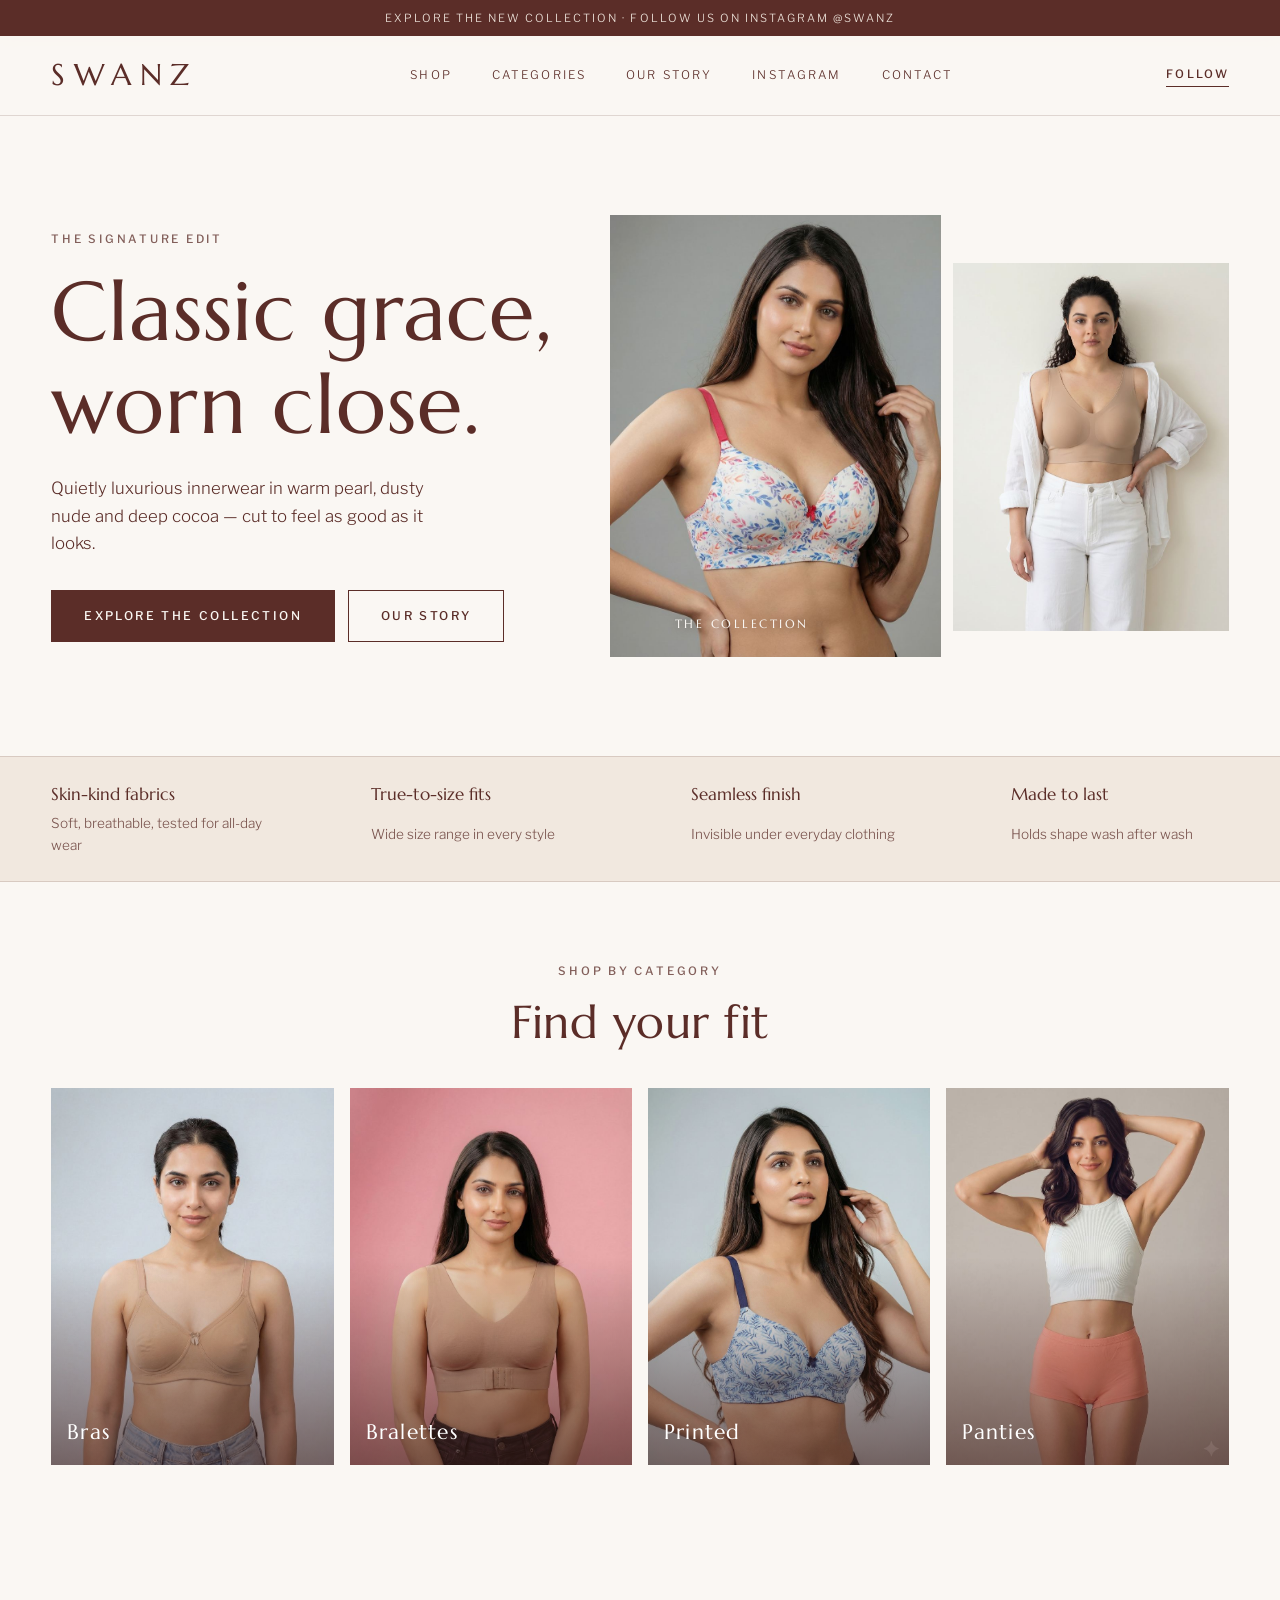
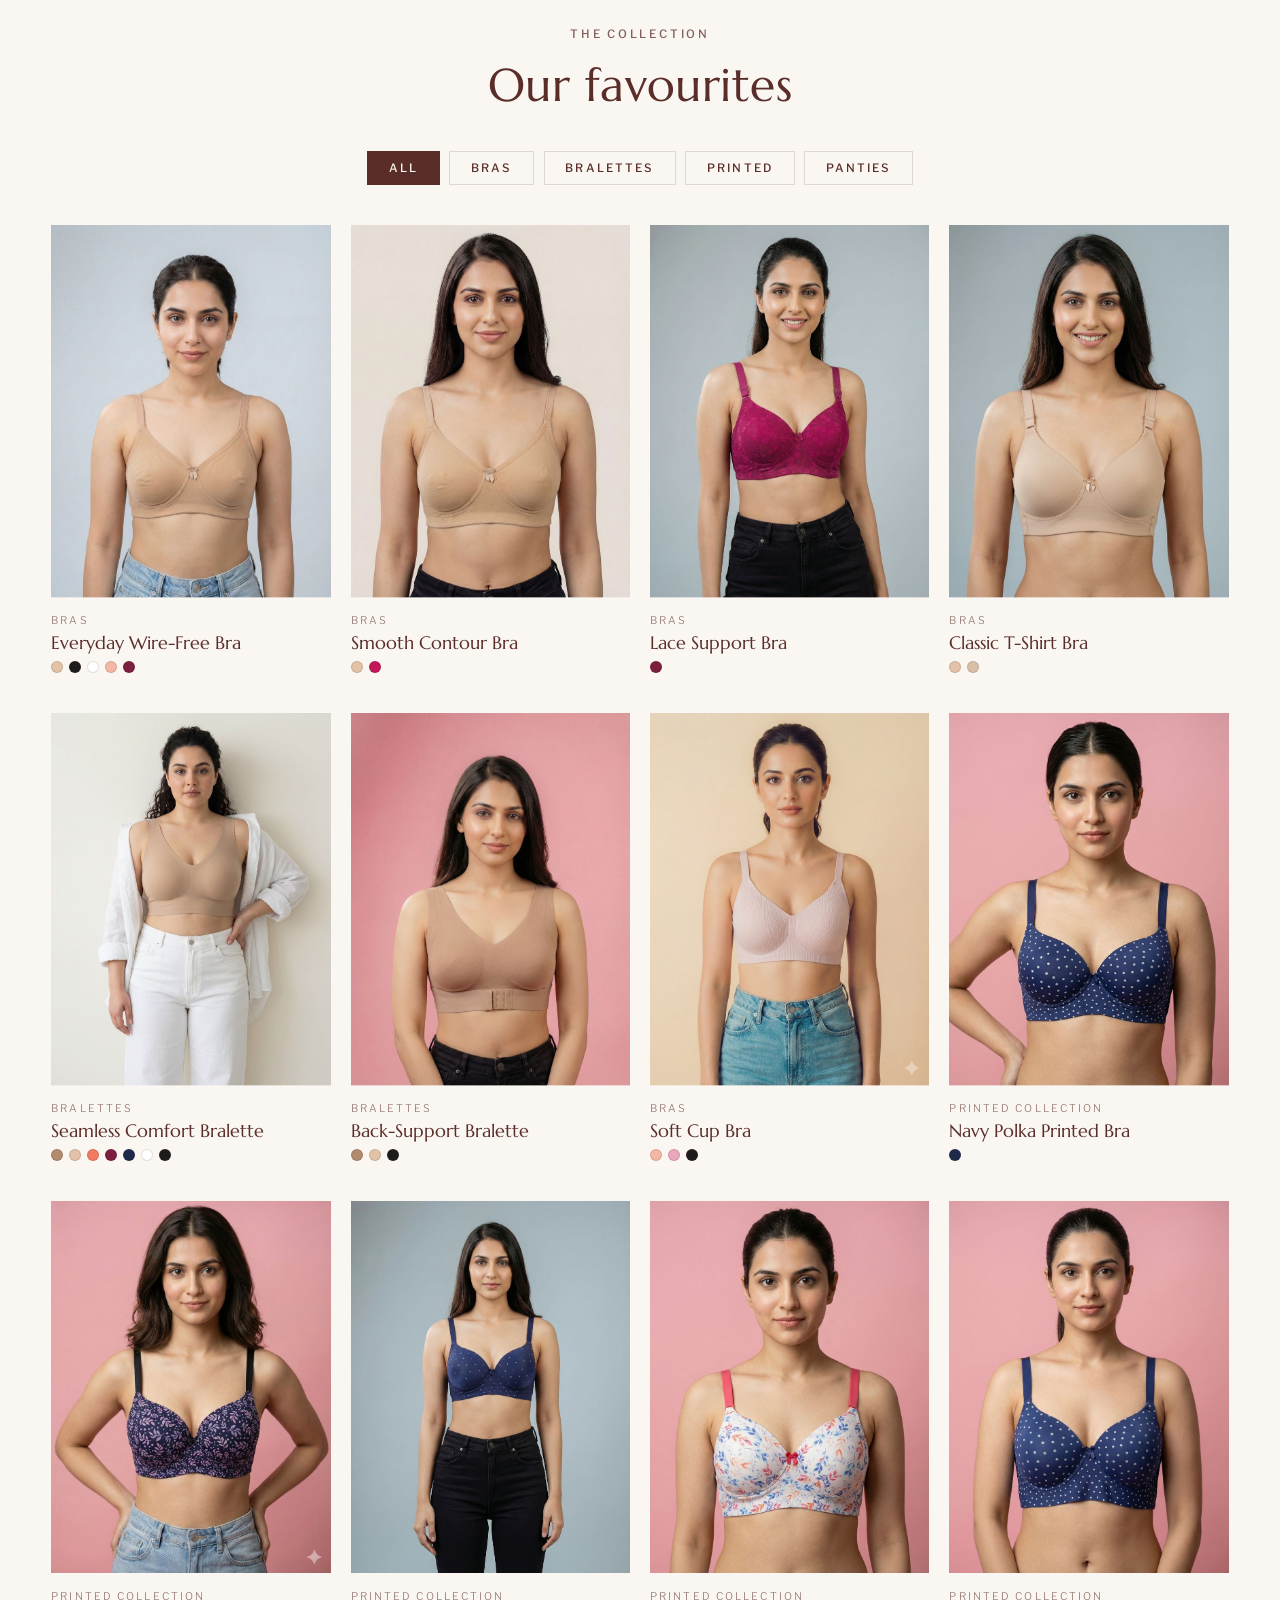
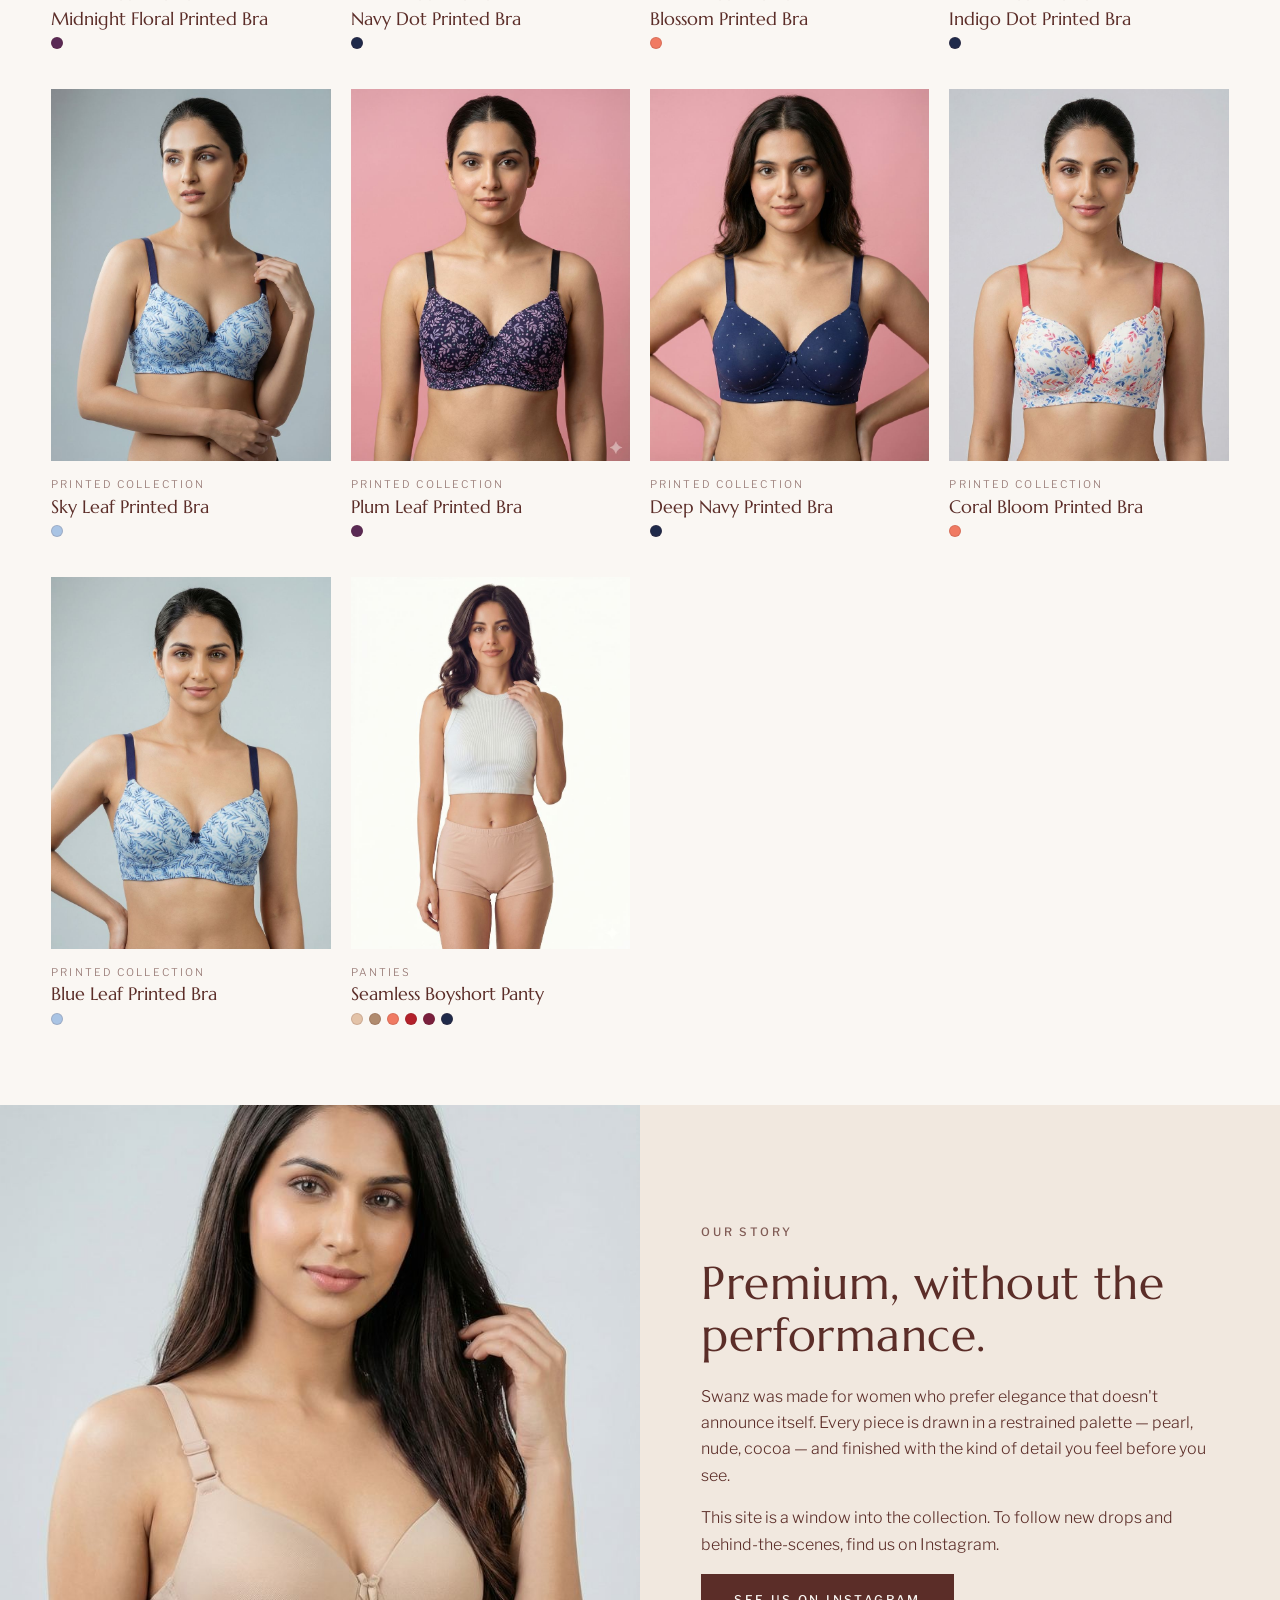
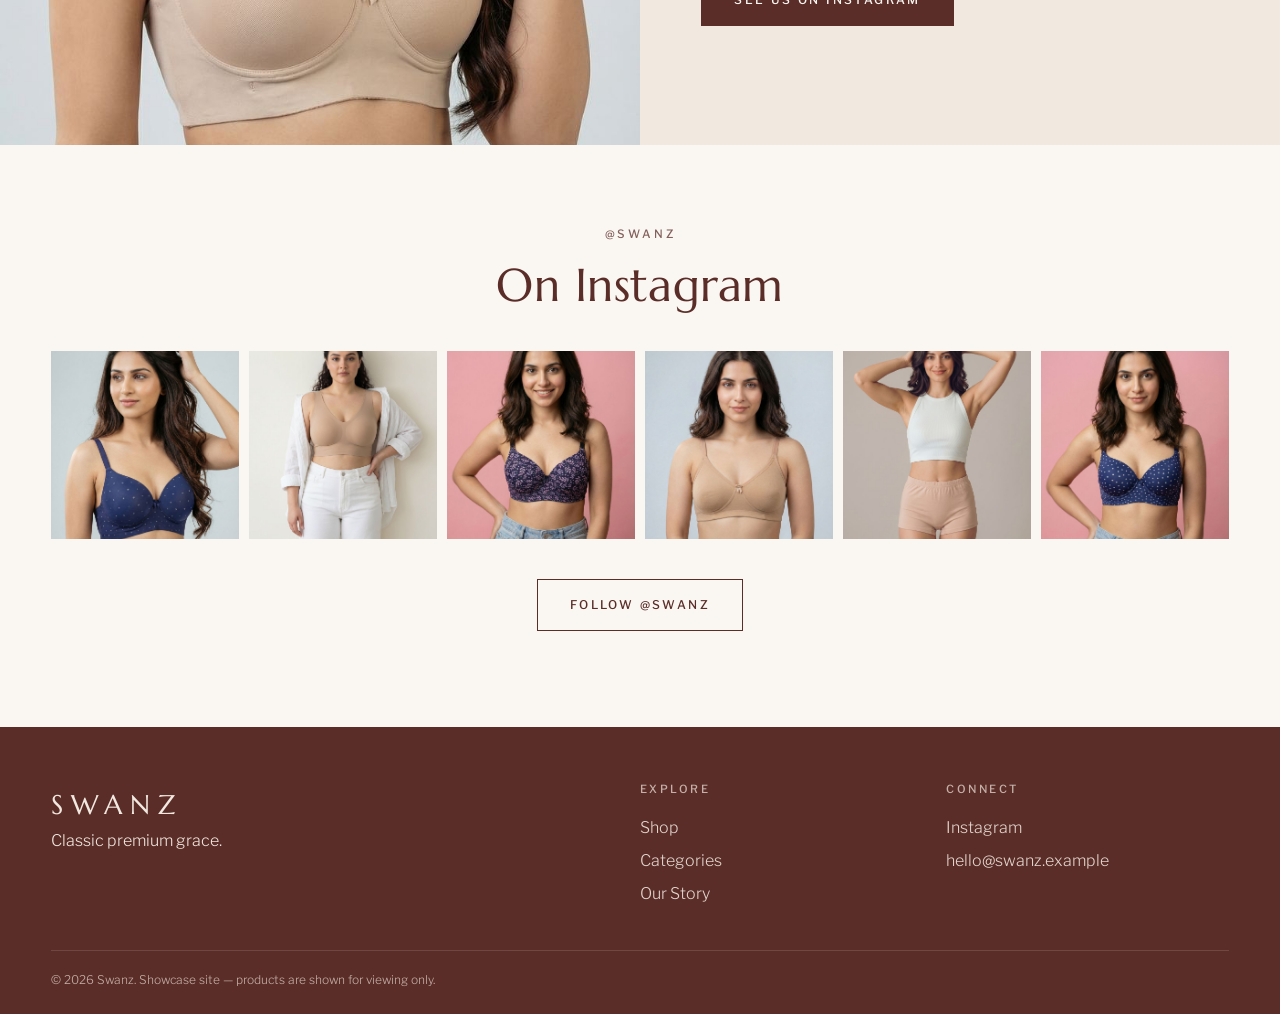
==== index.html @ a469d0ea "Add Swanz showcase website" ====
<!doctype html>
<html lang="en">
<head>
  <meta charset="utf-8">
  <meta name="viewport" content="width=device-width, initial-scale=1">
  <title>Swanz — Classic Premium Grace</title>
  <meta name="description" content="Swanz — considered innerwear in warm pearl, dusty nude and cocoa. Explore the collection.">
  <link rel="preconnect" href="https://fonts.googleapis.com">
  <link rel="preconnect" href="https://fonts.gstatic.com" crossorigin>
  <link href="https://fonts.googleapis.com/css2?family=Libre+Franklin:wght@300;400;500;600&family=Marcellus&display=swap" rel="stylesheet">
  <link rel="stylesheet" href="styles.css">
</head>
<body>

  <p class="announce">Explore the new collection · Follow us on Instagram @swanz</p>

  <header class="site-header">
    <button class="menu-toggle" aria-label="Open menu" aria-expanded="false" aria-controls="nav">
      <span></span><span></span>
    </button>
    <a href="#top" class="logo" aria-label="Swanz home">Swanz</a>
    <nav id="nav" class="nav" aria-label="Primary">
      <a href="#collection">Shop</a>
      <a href="#categories">Categories</a>
      <a href="#story">Our Story</a>
      <a href="#instagram">Instagram</a>
      <a href="#contact">Contact</a>
    </nav>
    <a class="header-cta" href="https://www.instagram.com/" target="_blank" rel="noopener">Follow</a>
  </header>

  <main id="top">

    <!-- HERO -->
    <section class="hero">
      <div class="hero-copy">
        <p class="eyebrow">The Signature Edit</p>
        <h1>Classic grace,<br>worn close.</h1>
        <p class="lede">Quietly luxurious innerwear in warm pearl, dusty nude and deep cocoa — cut to feel as good as it looks.</p>
        <div class="hero-actions">
          <a class="btn" href="#collection">Explore the collection</a>
          <a class="btn btn-ghost" href="#story">Our story</a>
        </div>
      </div>
      <div class="hero-art">
        <figure class="hero-panel p1"><img src="assets/site/hero-1.jpg" alt="Swanz printed collection" fetchpriority="high"></figure>
        <figure class="hero-panel p2"><img src="assets/site/hero-2.jpg" alt="Swanz seamless bralette" fetchpriority="high"></figure>
        <span class="hero-tag">The Collection</span>
      </div>
    </section>

    <!-- ASSURANCES -->
    <ul class="assure" aria-label="Brand promises">
      <li><strong>Skin-kind fabrics</strong><span>Soft, breathable, tested for all-day wear</span></li>
      <li><strong>True-to-size fits</strong><span>Wide size range in every style</span></li>
      <li><strong>Seamless finish</strong><span>Invisible under everyday clothing</span></li>
      <li><strong>Made to last</strong><span>Holds shape wash after wash</span></li>
    </ul>

    <!-- CATEGORIES -->
    <section class="section" id="categories">
      <header class="section-head">
        <p class="eyebrow">Shop by category</p>
        <h2>Find your fit</h2>
      </header>
      <div class="cat-grid">
        <a href="#collection" class="cat" data-filter="Bras"><img src="assets/site/cat-bras.jpg" alt="" loading="lazy"><span>Bras</span></a>
        <a href="#collection" class="cat" data-filter="Bralettes"><img src="assets/site/cat-bralettes.jpg" alt="" loading="lazy"><span>Bralettes</span></a>
        <a href="#collection" class="cat" data-filter="Printed"><img src="assets/site/cat-printed.jpg" alt="" loading="lazy"><span>Printed</span></a>
        <a href="#collection" class="cat" data-filter="Panties"><img src="assets/site/cat-panties.jpg" alt="" loading="lazy"><span>Panties</span></a>
      </div>
    </section>

    <!-- COLLECTION -->
    <section class="section" id="collection">
      <header class="section-head">
        <p class="eyebrow">The collection</p>
        <h2>Our favourites</h2>
      </header>
      <div class="filters" role="tablist" aria-label="Filter products">
        <button class="chip is-active" data-filter="All">All</button>
        <button class="chip" data-filter="Bras">Bras</button>
        <button class="chip" data-filter="Bralettes">Bralettes</button>
        <button class="chip" data-filter="Printed">Printed</button>
        <button class="chip" data-filter="Panties">Panties</button>
        </div>
      <div class="product-grid" id="productGrid"></div>
    </section>

    <!-- STORY -->
    <section class="story" id="story">
      <div class="story-art"><img src="assets/site/story.jpg" alt="Swanz" loading="lazy"></div>
      <div class="story-copy">
        <p class="eyebrow">Our story</p>
        <h2>Premium, without the performance.</h2>
        <p>Swanz was made for women who prefer elegance that doesn't announce itself. Every piece is drawn in a restrained palette — pearl, nude, cocoa — and finished with the kind of detail you feel before you see.</p>
        <p>This site is a window into the collection. To follow new drops and behind-the-scenes, find us on Instagram.</p>
        <a class="btn" href="#instagram">See us on Instagram</a>
      </div>
    </section>

    <!-- INSTAGRAM -->
    <section class="section" id="instagram">
      <header class="section-head">
        <p class="eyebrow">@swanz</p>
        <h2>On Instagram</h2>
      </header>
      <div class="insta-grid" id="instaGrid"></div>
      <p class="center"><a class="btn btn-ghost" href="https://www.instagram.com/" target="_blank" rel="noopener">Follow @swanz</a></p>
    </section>

  </main>

  <footer class="footer" id="contact">
    <div class="footer-brand">
      <a href="#top" class="logo">Swanz</a>
      <p>Classic premium grace.</p>
    </div>
    <div>
      <h3>Explore</h3>
      <a href="#collection">Shop</a>
      <a href="#categories">Categories</a>
      <a href="#story">Our Story</a>
    </div>
    <div>
      <h3>Connect</h3>
      <a href="https://www.instagram.com/" target="_blank" rel="noopener">Instagram</a>
      <a href="mailto:hello@swanz.example">hello@swanz.example</a>
    </div>
    <p class="legal">© <span id="yr"></span> Swanz. Showcase site — products are shown for viewing only.</p>
  </footer>

  <!-- QUICK VIEW -->
  <div class="modal" id="modal" hidden>
    <div class="modal-backdrop" data-close></div>
    <article class="modal-card" role="dialog" aria-modal="true" aria-labelledby="mTitle">
      <button class="modal-close" data-close aria-label="Close">&times;</button>
      <div class="modal-media"><img id="mImg" alt=""><div class="thumbs" id="mThumbs"></div></div>
      <div class="modal-body">
        <p class="eyebrow" id="mCat"></p>
        <h3 id="mTitle"></h3>
        <p class="code" id="mCode"></p>
        <p id="mDesc"></p>
        <h4>Colour · <span id="mColor"></span></h4>
        <div class="swatches" id="mSwatches"></div>
        <ul class="details" id="mDetails"></ul>
        <a class="btn" href="https://www.instagram.com/" target="_blank" rel="noopener">Enquire on Instagram</a>
      </div>
    </article>
  </div>

  <script src="assets/data.js"></script>
  <script src="script.js"></script>
</body>
</html>
---- styles.css ----
/* Swanz — spec: Marcellus (display) / Libre Franklin (sub) / text #5B2D28 / bg #FAF7F3 */
:root {
  --cocoa: #5B2D28;
  --cocoa-deep: #3F1E1A;
  --bg: #FAF7F3;
  --pearl: #F1E8DF;
  --nude: #D9BBAA;
  --nude-soft: #E9D6CA;
  --line: rgba(91, 45, 40, .16);
  --gutter: clamp(16px, 4vw, 56px);
  --maxw: 1320px;
  --display: "Marcellus", Georgia, serif;
  --sans: "Libre Franklin", system-ui, sans-serif;
}

*, *::before, *::after { box-sizing: border-box; }
html { scroll-behavior: smooth; scroll-padding-top: 72px; }
body {
  margin: 0; background: var(--bg); color: var(--cocoa);
  font-family: var(--sans); font-weight: 300; line-height: 1.65; font-size: 16px;
  -webkit-font-smoothing: antialiased;
}
img, svg { max-width: 100%; display: block; }
html, body { overflow-x: hidden; }
a { color: inherit; text-decoration: none; }
h1, h2, h3 { font-family: var(--display); font-weight: 400; line-height: 1.12; margin: 0; letter-spacing: .01em; }
h1 { font-size: clamp(2.6rem, 6.5vw, 5.4rem); }
h2 { font-size: clamp(1.9rem, 3.6vw, 3rem); }
h3 { font-size: 1.4rem; }
h4 { font-family: var(--sans); font-weight: 500; font-size: .72rem; letter-spacing: .18em; text-transform: uppercase; margin: 1.4rem 0 .6rem; }
p { margin: 0 0 1em; }
.eyebrow { font-family: var(--sans); font-weight: 500; font-size: .72rem; letter-spacing: .24em; text-transform: uppercase; margin-bottom: 1rem; opacity: .75; }
.center { text-align: center; margin-top: 2.5rem; }

:focus-visible { outline: 2px solid var(--cocoa); outline-offset: 3px; }

/* Buttons */
.btn {
  display: inline-block; padding: .95rem 2rem; background: var(--cocoa); color: var(--bg);
  font-size: .75rem; font-weight: 500; letter-spacing: .2em; text-transform: uppercase;
  border: 1px solid var(--cocoa); cursor: pointer; transition: background .25s, color .25s;
}
.btn:hover { background: var(--cocoa-deep); }
.btn-ghost { background: transparent; color: var(--cocoa); }
.btn-ghost:hover { background: var(--cocoa); color: var(--bg); }

/* Announcement bar */
.announce { margin: 0; padding: .55rem var(--gutter); background: var(--cocoa); color: var(--pearl); text-align: center; font-size: .7rem; letter-spacing: .18em; text-transform: uppercase; }

/* Header — grid: menu | logo | cta (mobile); logo | nav | cta (desktop) */
.site-header {
  position: sticky; top: 0; z-index: 50;
  display: grid; grid-template-columns: 1fr auto 1fr; align-items: center;
  padding: .9rem var(--gutter); background: rgba(250, 247, 243, .94);
  backdrop-filter: blur(8px); border-bottom: 1px solid var(--line);
}
.logo { font-family: var(--display); font-size: 1.9rem; letter-spacing: .28em; text-transform: uppercase; text-align: center; padding-left: .28em; }
.menu-toggle { justify-self: start; width: 40px; height: 40px; background: none; border: 0; padding: 0; cursor: pointer; position: relative; }
.menu-toggle span { position: absolute; left: 9px; right: 9px; height: 1px; background: var(--cocoa); transition: transform .25s, top .25s; }
.menu-toggle span:first-child { top: 16px; } .menu-toggle span:last-child { top: 24px; }
.menu-toggle[aria-expanded="true"] span:first-child { top: 20px; transform: rotate(45deg); }
.menu-toggle[aria-expanded="true"] span:last-child { top: 20px; transform: rotate(-45deg); }
.header-cta { justify-self: end; font-size: .72rem; letter-spacing: .2em; text-transform: uppercase; font-weight: 500; border-bottom: 1px solid var(--cocoa); padding-bottom: 2px; }
.nav {
  position: absolute; top: 100%; left: 0; right: 0; background: var(--bg);
  display: none; grid-auto-flow: row; border-bottom: 1px solid var(--line);
}
.nav.open { display: grid; }
.nav a { padding: 1rem var(--gutter); border-top: 1px solid var(--line); font-size: .8rem; letter-spacing: .18em; text-transform: uppercase; }

/* Hero */
.hero { display: grid; grid-template-columns: 1fr; max-width: var(--maxw); margin: 0 auto; }
.hero-copy { padding: 3rem var(--gutter); display: grid; align-content: center; gap: 0; }
.lede { max-width: 34ch; font-size: 1.05rem; margin: 1.5rem 0 2rem; }
.hero-actions { display: grid; grid-auto-flow: row; gap: .8rem; justify-items: start; }
.hero-art { position: relative; display: grid; grid-template-columns: 1.2fr 1fr; gap: 12px; padding: 0 var(--gutter) 2.5rem; align-items: start; }
.hero-panel { margin: 0; position: relative; overflow: hidden; background: var(--pearl); aspect-ratio: 3 / 4; }
.hero-panel.p2 { margin-top: 3rem; }
.hero-panel img, .cat img, .story-art img, .insta img { width: 100%; height: 100%; object-fit: cover; }
.hero-tag { position: absolute; left: calc(var(--gutter) + 14px); bottom: calc(2.5rem + 14px); z-index: 2; font-family: var(--display); color: var(--bg); letter-spacing: .2em; text-transform: uppercase; font-size: .78rem; text-shadow: 0 1px 8px rgba(63,30,26,.6); }

/* Assurances */
.assure { list-style: none; margin: 0; padding: 0; display: grid; grid-template-columns: 1fr 1fr; background: var(--pearl); border-block: 1px solid var(--line); }
.assure li { padding: 1.5rem var(--gutter); display: grid; gap: .2rem; font-size: .85rem; }
.assure strong { font-family: var(--display); font-weight: 400; font-size: 1.05rem; }
.assure span { opacity: .8; }

/* Sections */
.section { max-width: var(--maxw); margin: 0 auto; padding: 3rem var(--gutter); }
@media (min-width: 700px) { .section { padding: 5rem var(--gutter); } }
.section-head { text-align: center; margin-bottom: 2.5rem; }

/* Category grid */
.cat-grid { display: grid; grid-template-columns: 1fr 1fr; gap: 12px; }
.cat { position: relative; aspect-ratio: 3 / 4; display: grid; align-items: end; padding: 1rem; overflow: hidden; background: var(--pearl); }
.cat img { position: absolute; inset: 0; transition: transform .6s; }
.cat span { position: relative; z-index: 2; font-family: var(--display); font-size: 1.3rem; color: #fff; letter-spacing: .06em; }
.cat::after { content: ""; position: absolute; inset: 0; background: linear-gradient(to top, rgba(63,30,26,.6), transparent 55%); }
.cat:hover img { transform: scale(1.05); }

/* Filters */
.filters { display: flex; flex-wrap: wrap; justify-content: center; gap: .6rem; margin-bottom: 2.5rem; }
.chip { background: none; border: 1px solid var(--line); color: var(--cocoa); padding: .55rem 1.3rem; font: 500 .72rem var(--sans); letter-spacing: .18em; text-transform: uppercase; cursor: pointer; transition: all .2s; }
.chip:hover { border-color: var(--cocoa); }
.chip.is-active { background: var(--cocoa); color: var(--bg); border-color: var(--cocoa); }

/* Product grid */
.product-grid { display: grid; grid-template-columns: repeat(2, 1fr); gap: 28px 12px; }
.card { background: none; border: 0; padding: 0; text-align: left; color: inherit; font: inherit; cursor: pointer; display: grid; gap: .9rem; align-content: start; }
.card-media { position: relative; aspect-ratio: 3 / 4; overflow: hidden; background: var(--pearl); }
.card-media img { position: absolute; inset: 0; width: 100%; height: 100%; object-fit: cover; transition: opacity .5s, transform .6s; }
.card-media .img-b { opacity: 0; }
@media (hover: hover) { .card:hover .img-b { opacity: 1; } .card:hover .img-a { transform: scale(1.03); } }
.view { position: absolute; left: 0; right: 0; bottom: 0; z-index: 2; background: rgba(250,247,243,.92); text-align: center; padding: .7rem; font-size: .68rem; letter-spacing: .2em; text-transform: uppercase; transform: translateY(100%); transition: transform .3s; }
.card:hover .view, .card:focus-visible .view { transform: none; }
.card-info { display: grid; gap: .15rem; }
.card-cat { font-size: .66rem; letter-spacing: .2em; text-transform: uppercase; opacity: .65; }
.card-name { font-family: var(--display); font-size: 1.1rem; line-height: 1.25; }
.price { font-weight: 500; }
.dots { display: flex; gap: 6px; margin-top: .3rem; }
.dot { width: 12px; height: 12px; border-radius: 50%; border: 1px solid var(--line); }

/* Story */
.story { display: grid; grid-template-columns: 1fr; background: var(--pearl); overflow: hidden; }
.story-art { aspect-ratio: 4 / 5; max-height: 640px; overflow: hidden; width: 100%; }
.story-copy { padding: 3.5rem var(--gutter); display: grid; align-content: center; justify-items: start; max-width: 620px; }
.story-copy h2 { margin-bottom: 1.4rem; }

/* Instagram */
.insta-grid { display: grid; grid-template-columns: repeat(3, 1fr); gap: 6px; }
.insta { position: relative; aspect-ratio: 1; overflow: hidden; background: var(--pearl); }
.insta::after { content: "♡"; position: absolute; inset: 0; display: grid; place-items: center; background: rgba(91,45,40,.5); color: var(--bg); font-size: 1.6rem; opacity: 0; transition: opacity .3s; }
.insta:hover::after { opacity: 1; }
.insta:nth-child(n+7) { display: none; }

/* Footer */
.footer { background: var(--cocoa); color: var(--pearl); padding: 3.5rem var(--gutter) 1.5rem; display: grid; grid-template-columns: 1fr 1fr; gap: 2.5rem 1.5rem; }
.footer-brand { grid-column: 1 / -1; }
.footer .logo { text-align: left; padding: 0; font-size: 1.7rem; }
.footer h3 { font-family: var(--sans); font-size: .7rem; letter-spacing: .22em; text-transform: uppercase; font-weight: 500; margin-bottom: 1rem; opacity: .7; }
.footer a:not(.logo) { display: block; padding: .2rem 0; opacity: .9; }
.footer a:hover { opacity: 1; text-decoration: underline; }
.legal { grid-column: 1 / -1; border-top: 1px solid rgba(241,232,223,.2); padding-top: 1.2rem; margin: 0; font-size: .75rem; opacity: .7; }

/* Modal */
.modal[hidden] { display: none; }
.modal { position: fixed; inset: 0; z-index: 100; display: grid; place-items: center; padding: 8px; }
.modal-backdrop { position: absolute; inset: 0; background: rgba(63,30,26,.55); }
.modal-card { position: relative; background: var(--bg); width: min(960px, 100%); max-height: 92vh; overflow: auto; display: grid; grid-template-columns: 1fr; }
.modal-close { position: absolute; top: 8px; right: 12px; z-index: 3; background: var(--bg); border: 0; width: 38px; height: 38px; font-size: 1.8rem; line-height: 1; color: var(--cocoa); cursor: pointer; border-radius: 50%; }
.modal-media { background: var(--pearl); display: grid; align-content: start; }
.modal-media > img { width: 100%; aspect-ratio: 3 / 4; max-height: 48vh; object-fit: cover; object-position: top; }
.thumbs { display: flex; gap: 6px; padding: 8px; overflow-x: auto; }
.thumbs button { flex: 0 0 56px; height: 72px; padding: 0; border: 1px solid transparent; background: none; cursor: pointer; opacity: .7; }
.thumbs button.is-active { border-color: var(--cocoa); opacity: 1; }
.thumbs img { width: 100%; height: 100%; object-fit: cover; }
.code { font-size: .78rem; letter-spacing: .12em; text-transform: uppercase; opacity: .65; }
.modal-body { padding: 1.8rem var(--gutter) 2rem; }
.modal-body h3 { font-size: 1.8rem; margin-bottom: .4rem; }
.swatches, .sizes { display: flex; flex-wrap: wrap; gap: .5rem; }
.swatch { background: none; color: var(--cocoa); font-family: var(--sans); cursor: pointer; display: inline-flex; align-items: center; gap: .5rem; font-size: .8rem; padding: .35rem .8rem .35rem .4rem; border: 1px solid var(--line); border-radius: 99px; }
.swatch i { width: 18px; height: 18px; border-radius: 50%; border: 1px solid var(--line); }
.swatch.is-active { border-color: var(--cocoa); background: var(--pearl); }
.size { min-width: 44px; text-align: center; padding: .4rem .6rem; border: 1px solid var(--line); font-size: .8rem; }
.details { list-style: none; padding: 0; margin: 1.4rem 0 1.8rem; display: grid; gap: .4rem; font-size: .88rem; }
.details li::before { content: "—"; margin-right: .6rem; opacity: .5; }

/* ≥ 700px */
@media (min-width: 700px) {
  .assure { grid-template-columns: repeat(4, 1fr); }
  .cat-grid { grid-template-columns: repeat(4, 1fr); gap: 16px; }
  .product-grid { grid-template-columns: repeat(3, 1fr); gap: 40px 20px; }
  .footer { grid-template-columns: 2fr 1fr 1fr; }
  .footer-brand { grid-column: auto; }
  .insta-grid { grid-template-columns: repeat(6, 1fr); gap: 10px; }
  .insta:nth-child(n+7) { display: grid; }
  .modal-card { grid-template-columns: 1fr 1fr; }
  .modal-media > img { max-height: none; aspect-ratio: 3 / 4; }
}

/* ≥ 1000px — desktop header and hero */
@media (min-width: 1000px) {
  .site-header { grid-template-columns: auto 1fr auto; column-gap: 3rem; }
  .menu-toggle { display: none; }
  .logo { text-align: left; padding: 0; }
  .nav { position: static; display: grid; grid-auto-flow: column; justify-content: center; gap: 2.5rem; border: 0; background: none; }
  .nav a { padding: 0; border: 0; font-size: .74rem; position: relative; }
  .nav a::after { content: ""; position: absolute; left: 0; right: 0; bottom: -4px; height: 1px; background: var(--cocoa); transform: scaleX(0); transition: transform .25s; }
  .nav a:hover::after { transform: scaleX(1); }
  .hero { grid-template-columns: 1fr 1.1fr; min-height: 640px; align-items: center; }
  .hero-copy { padding: 4rem var(--gutter); }
  .hero-actions { grid-auto-flow: column; justify-content: start; }
  .hero-art { padding: 2rem var(--gutter) 2rem 0; }
  .product-grid { grid-template-columns: repeat(4, 1fr); }
  .story { grid-template-columns: 1fr 1fr; }
  .story-copy { padding: 5rem var(--gutter); justify-self: center; }
}

@media (prefers-reduced-motion: reduce) {
  * { transition: none !important; scroll-behavior: auto !important; }
}
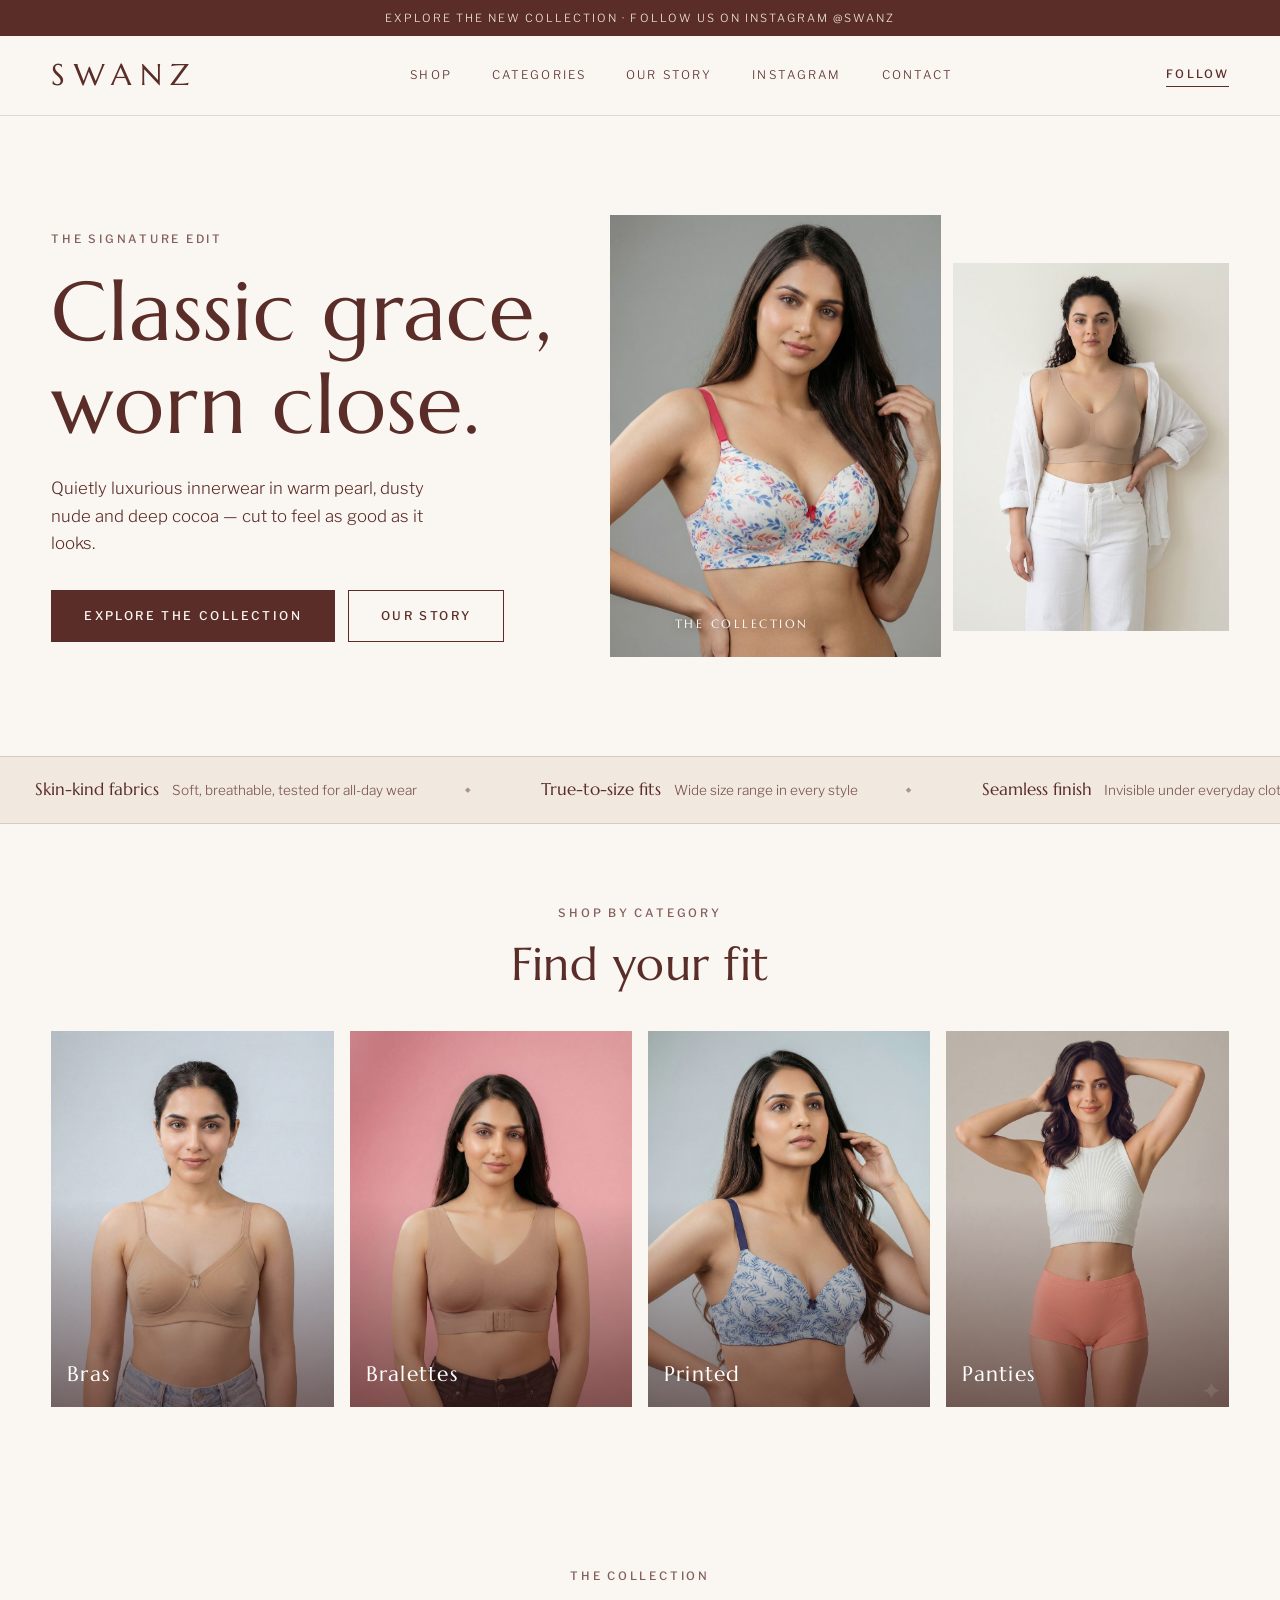
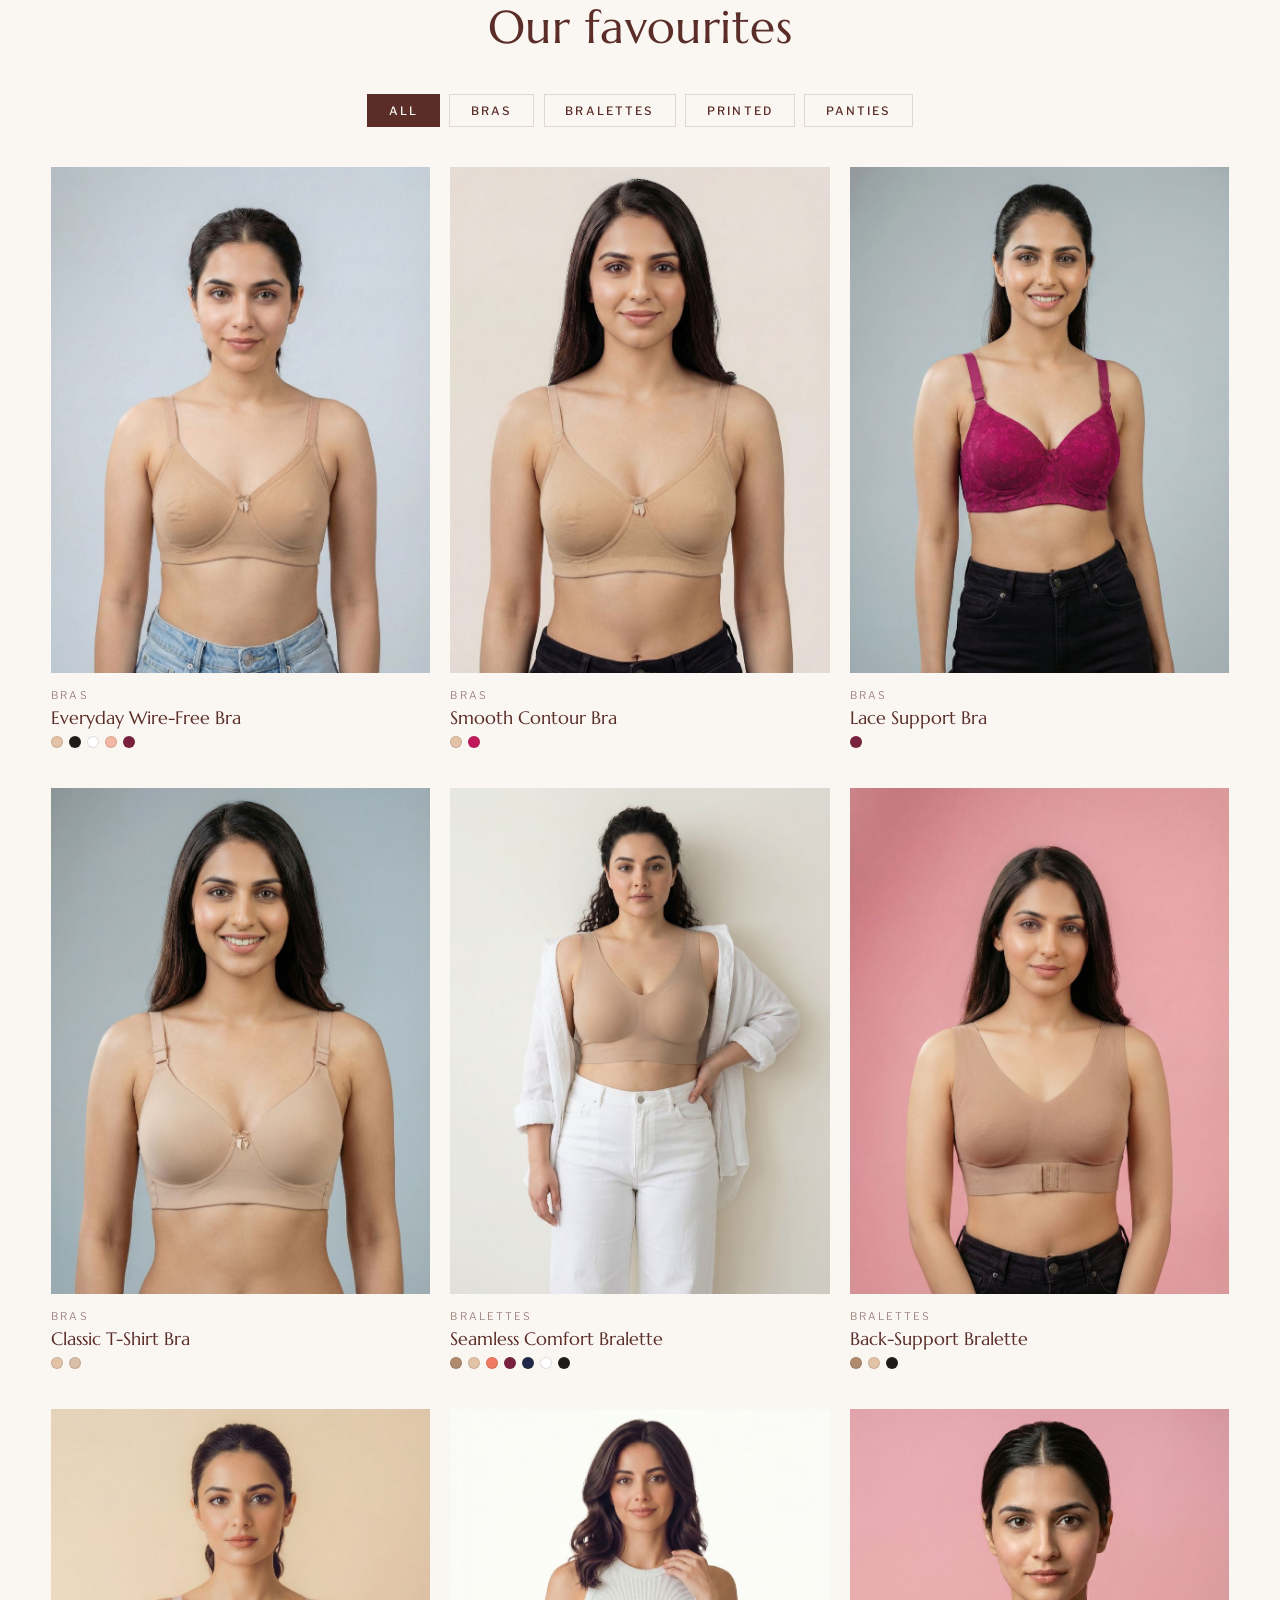
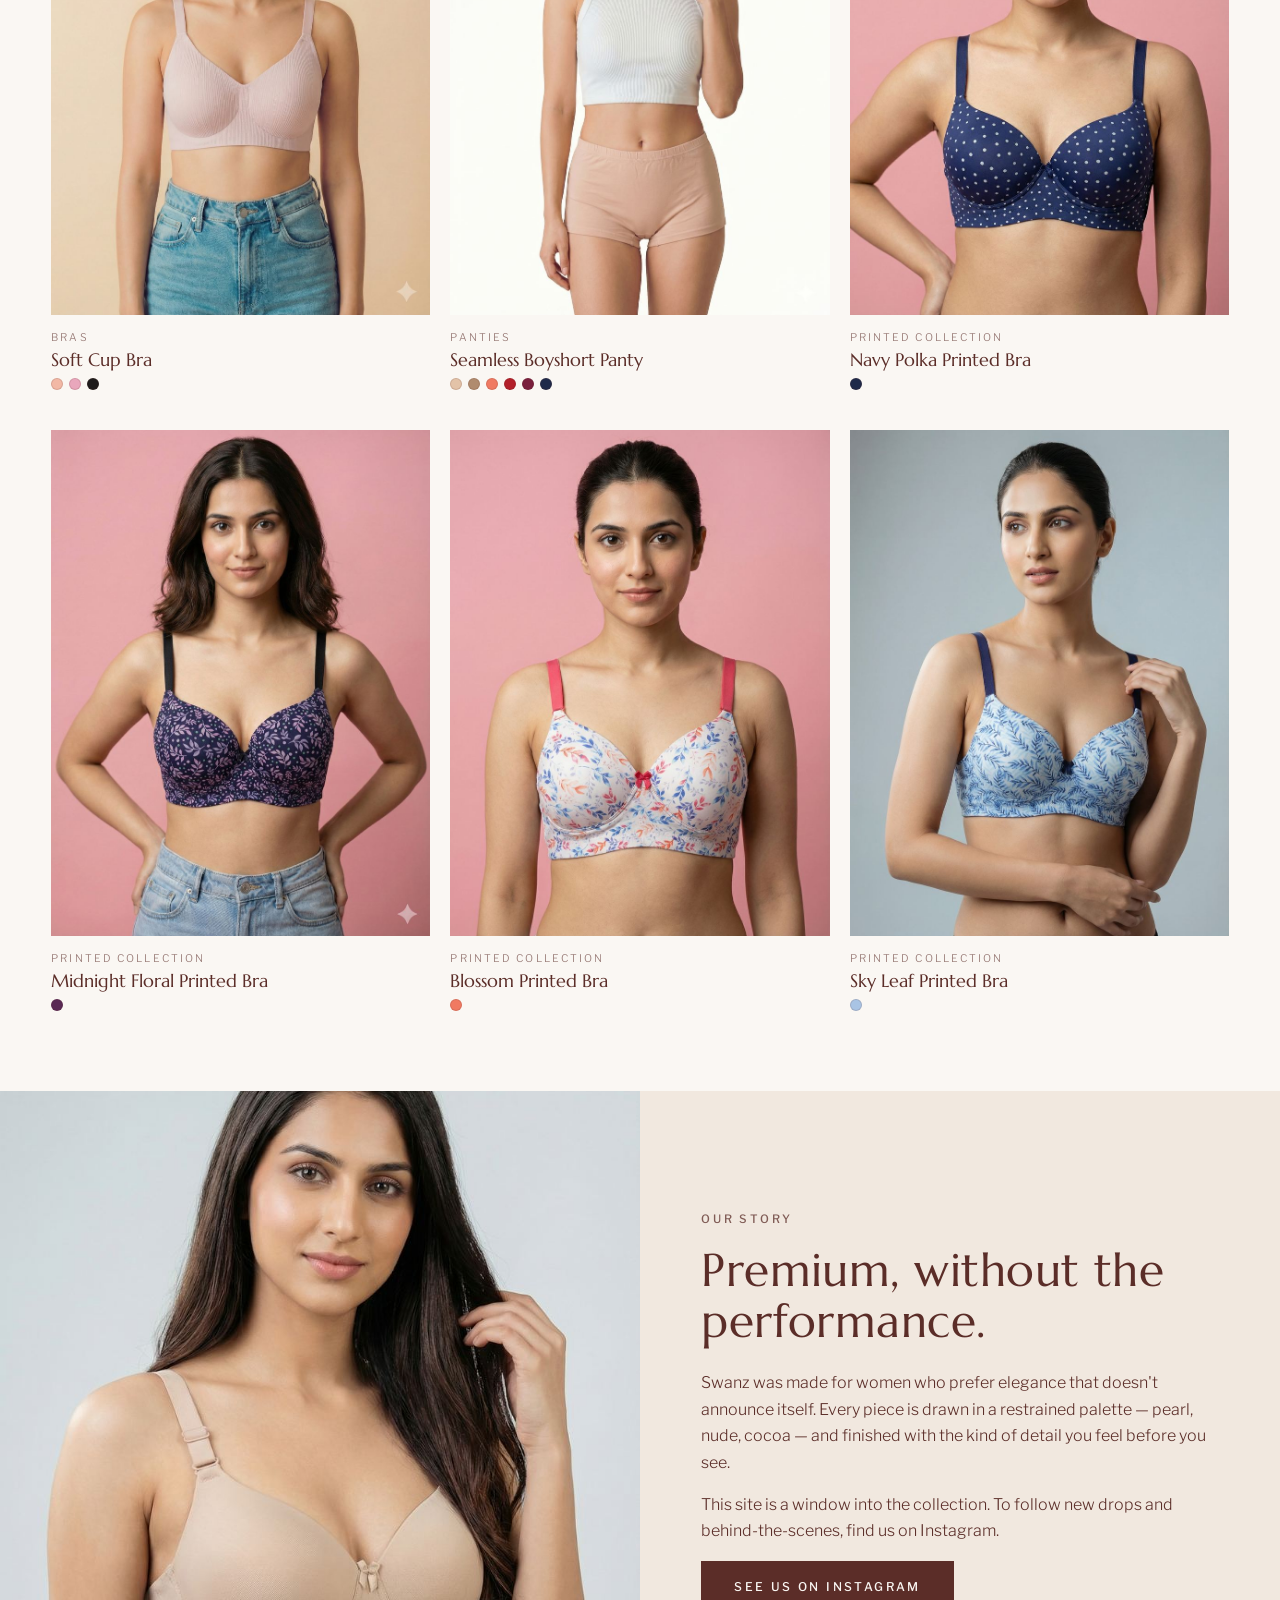
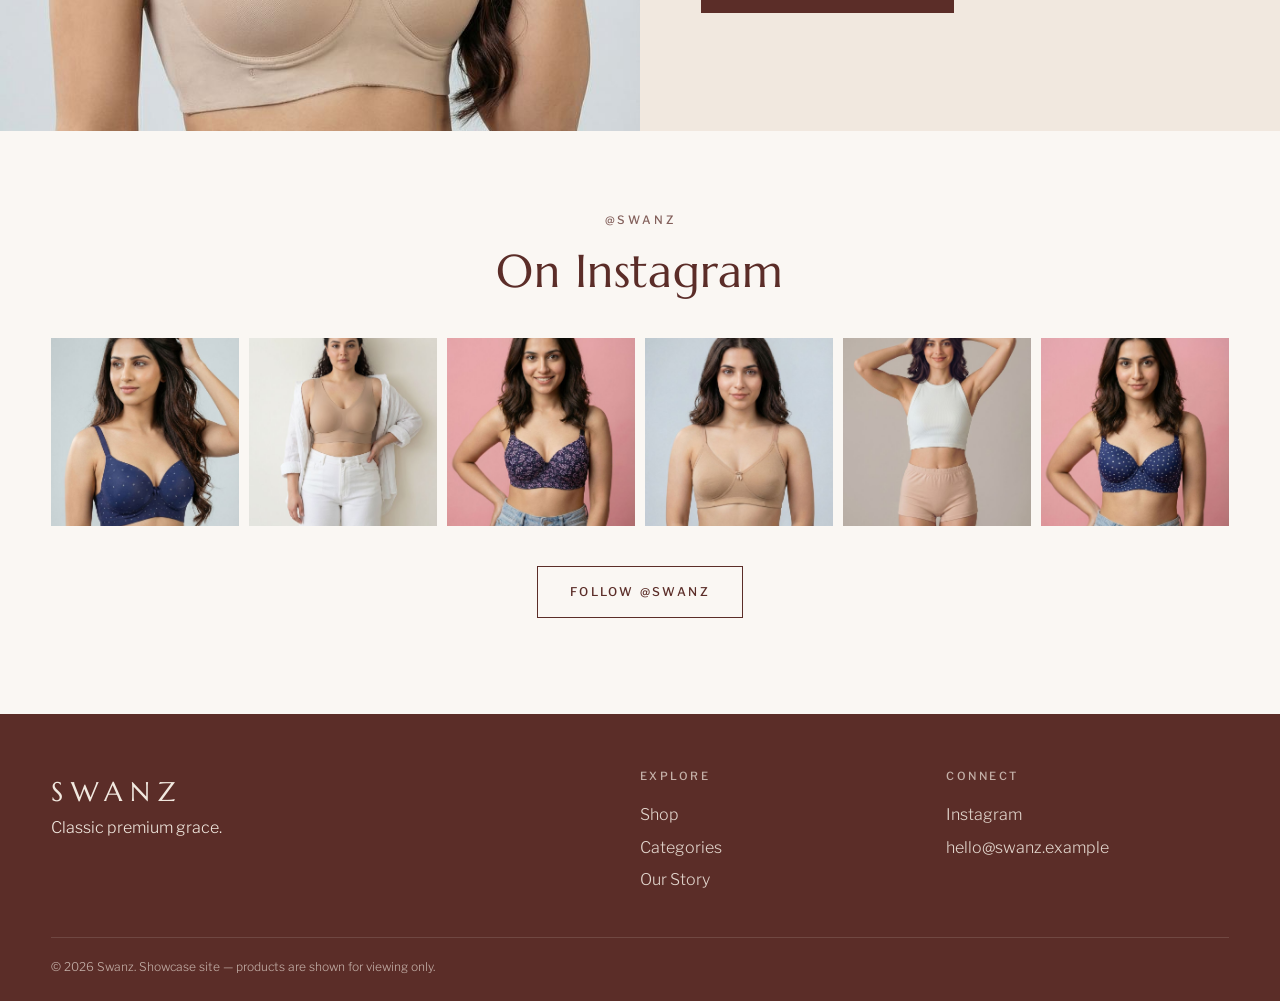
==== commit 074e4795: "Show 12 products in a 3-column grid; make brand promises strip a ticker Co-Authored-By: Claude Sonne" ====
--- a/index.html
+++ b/index.html
@@ -50,12 +50,18 @@
     </section>
 
     <!-- ASSURANCES -->
-    <ul class="assure" aria-label="Brand promises">
-      <li><strong>Skin-kind fabrics</strong><span>Soft, breathable, tested for all-day wear</span></li>
-      <li><strong>True-to-size fits</strong><span>Wide size range in every style</span></li>
-      <li><strong>Seamless finish</strong><span>Invisible under everyday clothing</span></li>
-      <li><strong>Made to last</strong><span>Holds shape wash after wash</span></li>
-    </ul>
+    <div class="assure" aria-label="Brand promises">
+      <ul class="assure-track">
+        <li><strong>Skin-kind fabrics</strong><span>Soft, breathable, tested for all-day wear</span></li>
+        <li><strong>True-to-size fits</strong><span>Wide size range in every style</span></li>
+        <li><strong>Seamless finish</strong><span>Invisible under everyday clothing</span></li>
+        <li><strong>Made to last</strong><span>Holds shape wash after wash</span></li>
+        <li aria-hidden="true"><strong>Skin-kind fabrics</strong><span>Soft, breathable, tested for all-day wear</span></li>
+        <li aria-hidden="true"><strong>True-to-size fits</strong><span>Wide size range in every style</span></li>
+        <li aria-hidden="true"><strong>Seamless finish</strong><span>Invisible under everyday clothing</span></li>
+        <li aria-hidden="true"><strong>Made to last</strong><span>Holds shape wash after wash</span></li>
+      </ul>
+    </div>
 
     <!-- CATEGORIES -->
     <section class="section" id="categories">
--- a/styles.css
+++ b/styles.css
@@ -79,11 +79,15 @@
 .hero-panel img, .cat img, .story-art img, .insta img { width: 100%; height: 100%; object-fit: cover; }
 .hero-tag { position: absolute; left: calc(var(--gutter) + 14px); bottom: calc(2.5rem + 14px); z-index: 2; font-family: var(--display); color: var(--bg); letter-spacing: .2em; text-transform: uppercase; font-size: .78rem; text-shadow: 0 1px 8px rgba(63,30,26,.6); }
 
-/* Assurances */
-.assure { list-style: none; margin: 0; padding: 0; display: grid; grid-template-columns: 1fr 1fr; background: var(--pearl); border-block: 1px solid var(--line); }
-.assure li { padding: 1.5rem var(--gutter); display: grid; gap: .2rem; font-size: .85rem; }
+/* Assurances — a ticker: promises float past one by one */
+.assure { overflow: hidden; background: var(--pearl); border-block: 1px solid var(--line); }
+.assure-track { list-style: none; margin: 0; padding: 0; display: flex; width: max-content; animation: ticker 36s linear infinite; }
+.assure:hover .assure-track { animation-play-state: paused; }
+.assure li { flex: none; display: flex; align-items: baseline; gap: .8rem; padding: 1.2rem 2.2rem; font-size: .85rem; white-space: nowrap; }
+.assure li::after { content: "\25C6"; font-size: .45rem; margin-left: 2.2rem; opacity: .45; align-self: center; }
 .assure strong { font-family: var(--display); font-weight: 400; font-size: 1.05rem; }
 .assure span { opacity: .8; }
+@keyframes ticker { to { transform: translateX(-50%); } }
 
 /* Sections */
 .section { max-width: var(--maxw); margin: 0 auto; padding: 3rem var(--gutter); }
@@ -167,7 +171,6 @@
 
 /* ≥ 700px */
 @media (min-width: 700px) {
-  .assure { grid-template-columns: repeat(4, 1fr); }
   .cat-grid { grid-template-columns: repeat(4, 1fr); gap: 16px; }
   .product-grid { grid-template-columns: repeat(3, 1fr); gap: 40px 20px; }
   .footer { grid-template-columns: 2fr 1fr 1fr; }
@@ -191,11 +194,12 @@
   .hero-copy { padding: 4rem var(--gutter); }
   .hero-actions { grid-auto-flow: column; justify-content: start; }
   .hero-art { padding: 2rem var(--gutter) 2rem 0; }
-  .product-grid { grid-template-columns: repeat(4, 1fr); }
   .story { grid-template-columns: 1fr 1fr; }
   .story-copy { padding: 5rem var(--gutter); justify-self: center; }
 }
 
 @media (prefers-reduced-motion: reduce) {
   * { transition: none !important; scroll-behavior: auto !important; }
-}
+  .assure-track { animation: none; width: auto; flex-wrap: wrap; justify-content: center; }
+  .assure li[aria-hidden] { display: none; }
+}
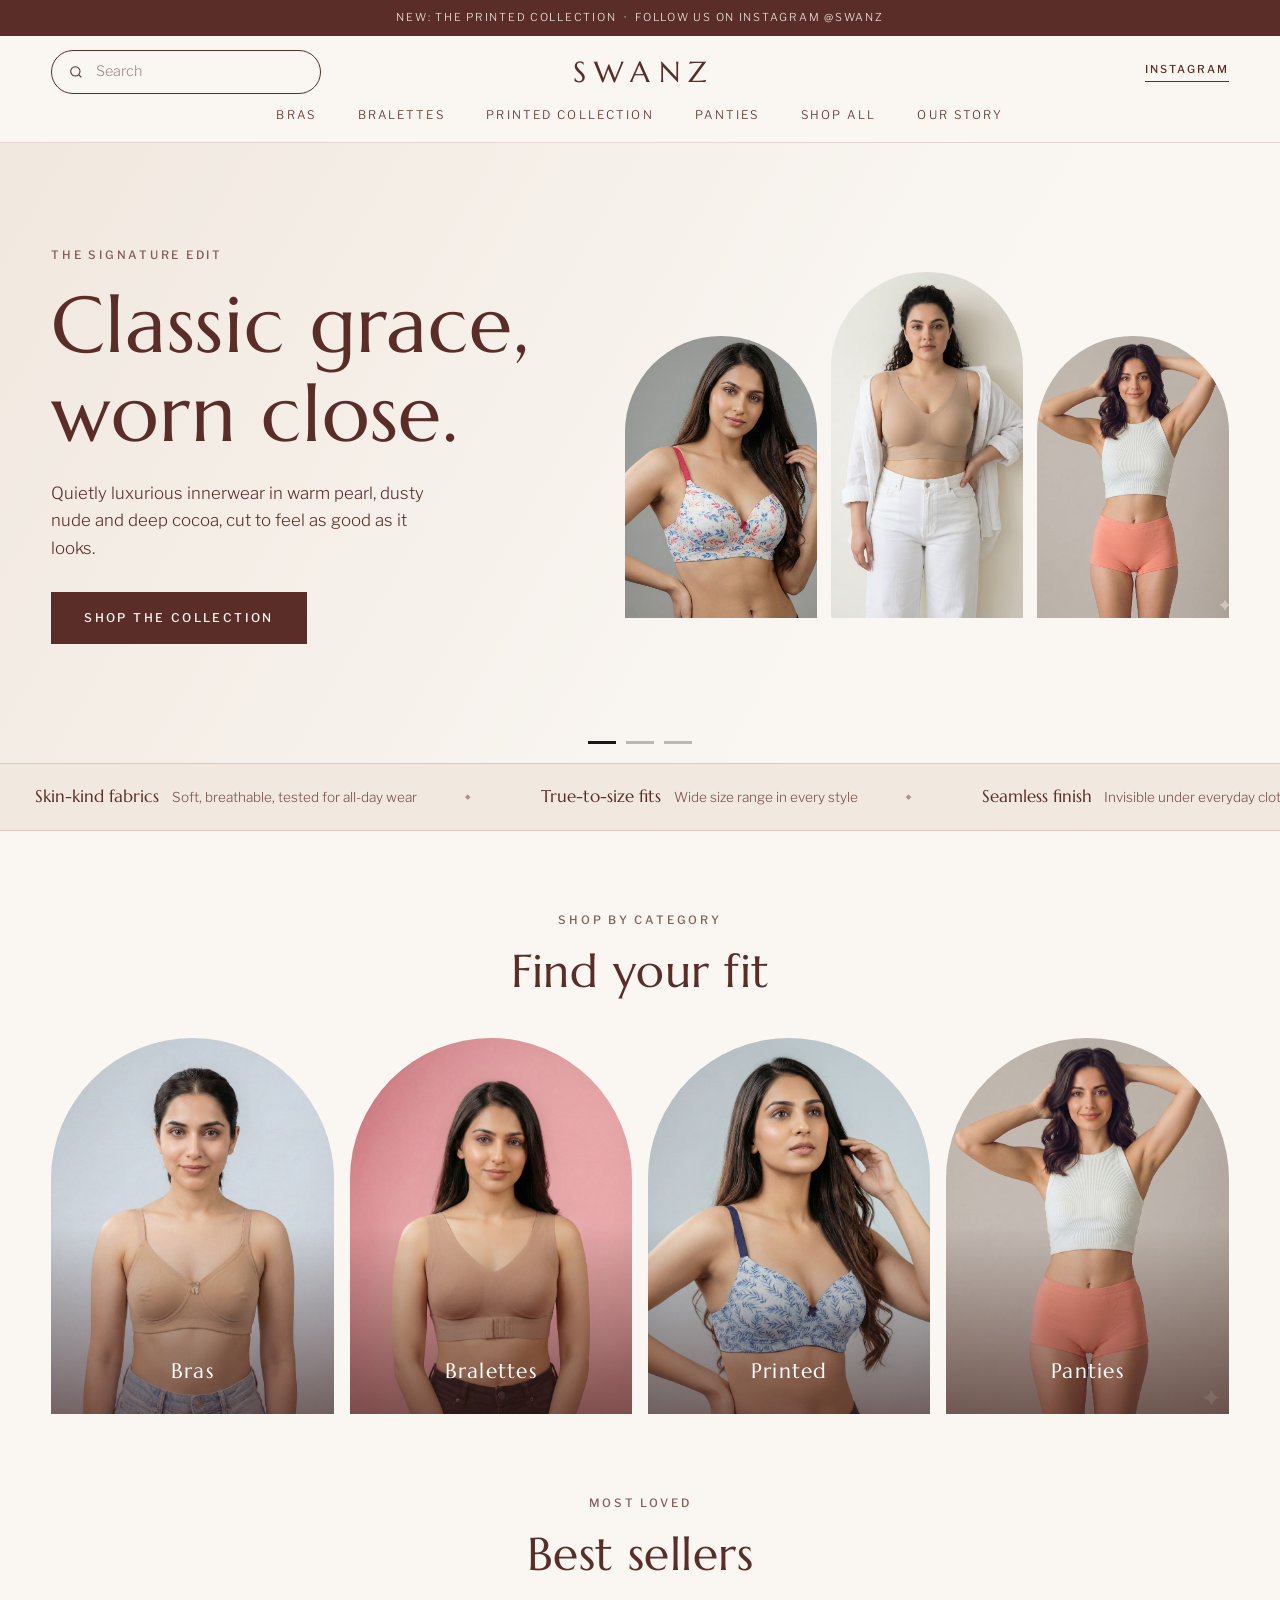
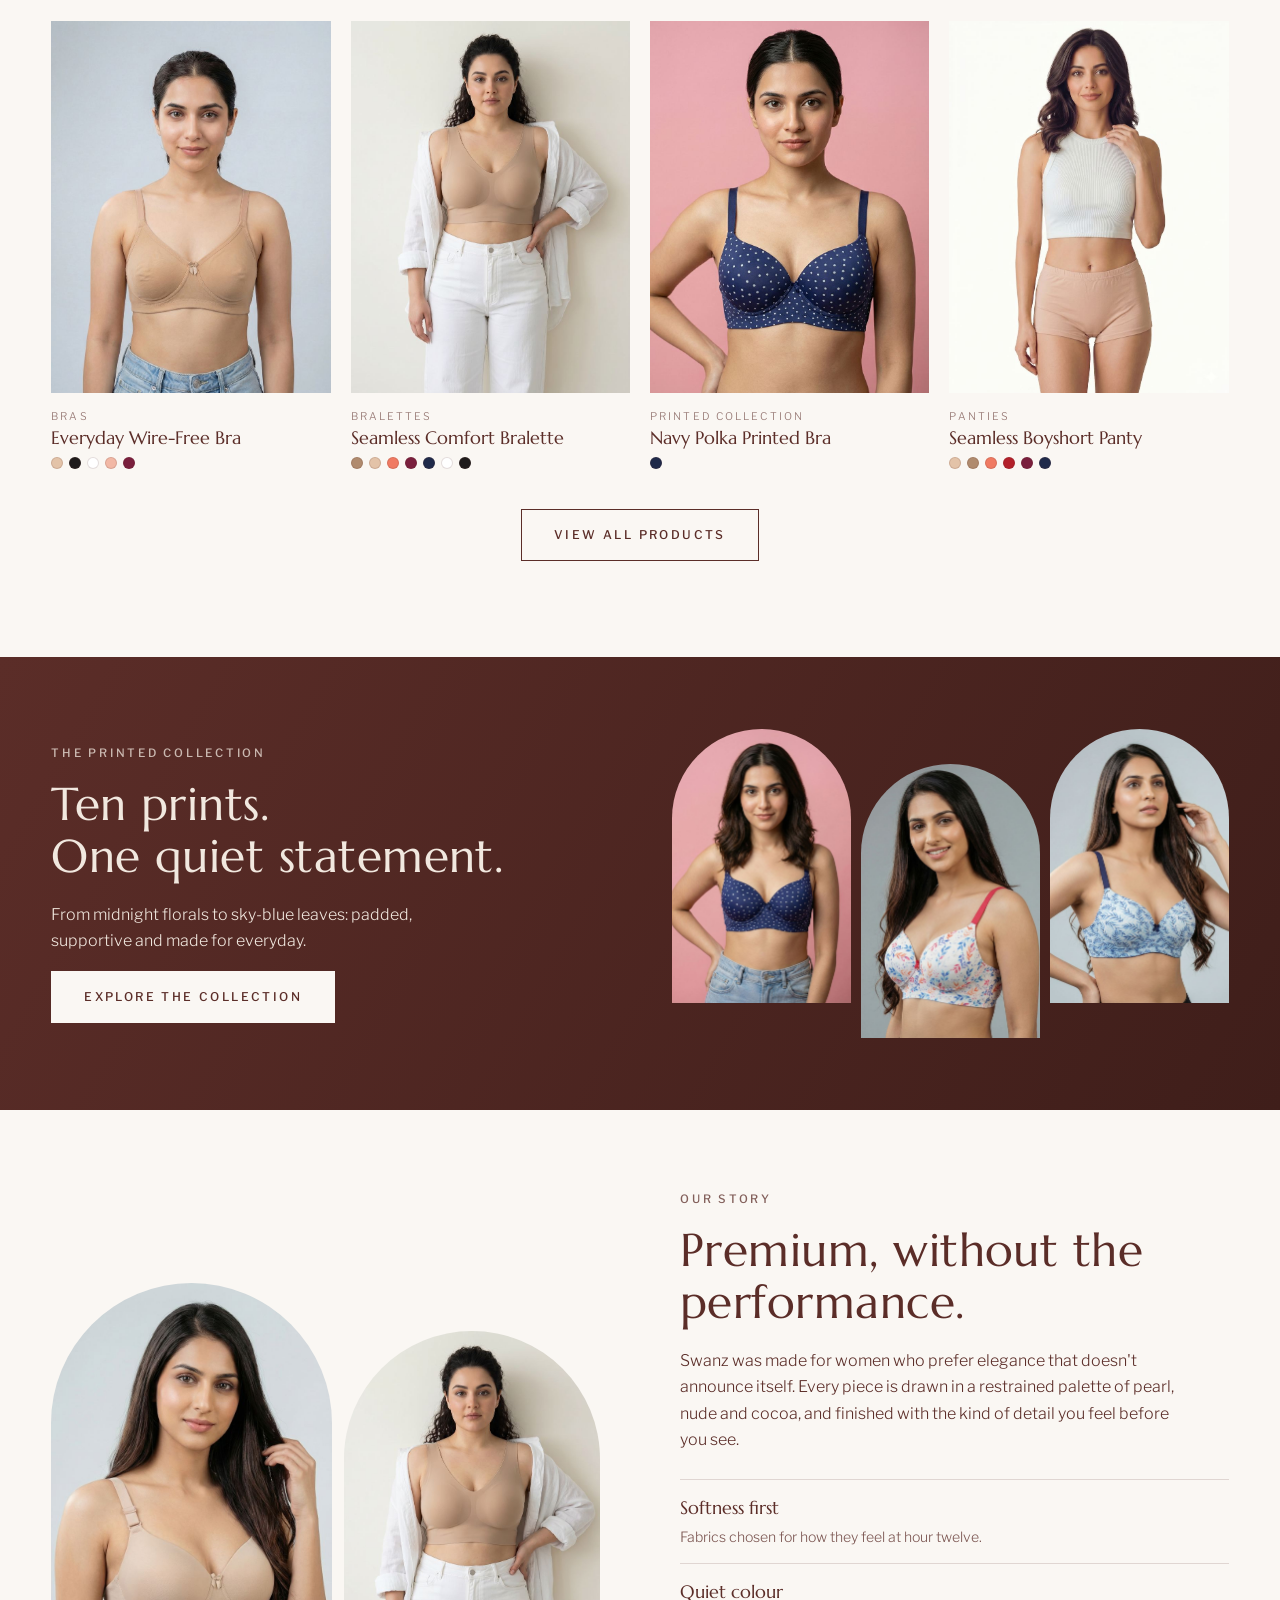
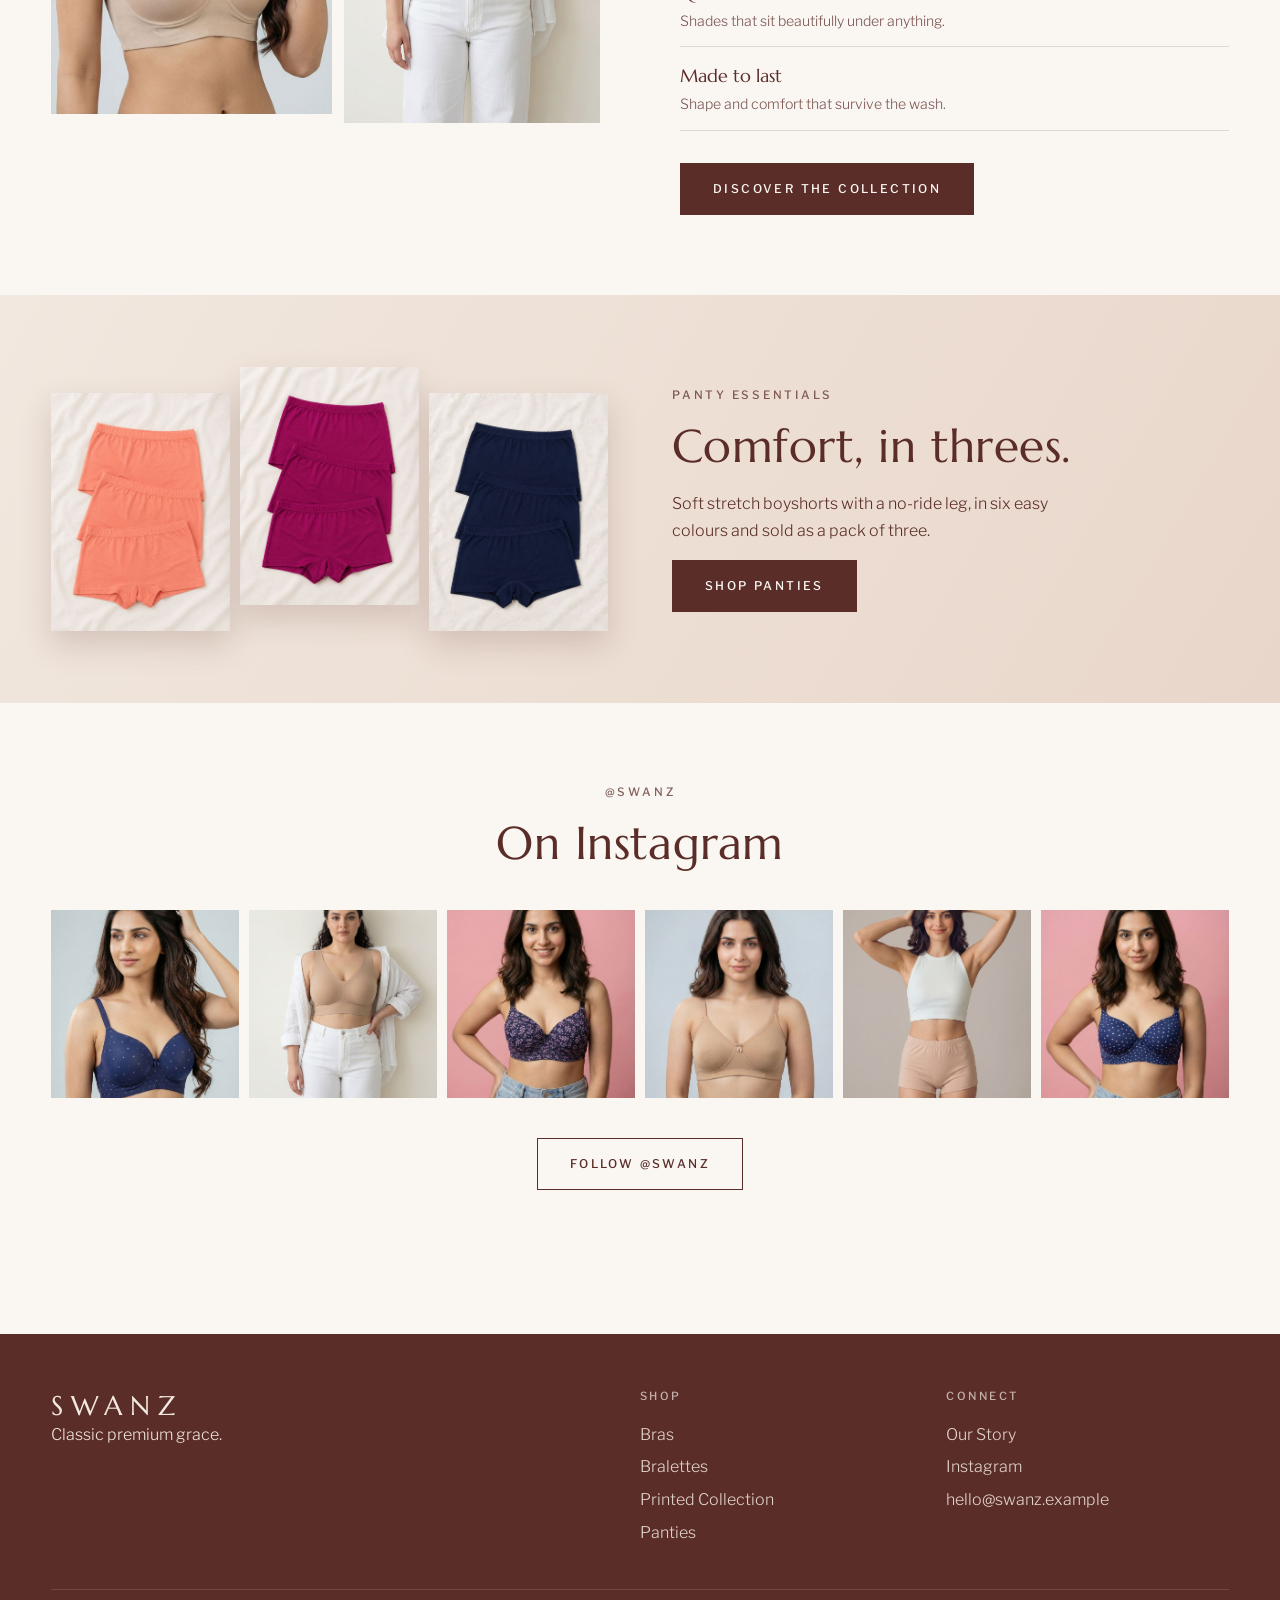
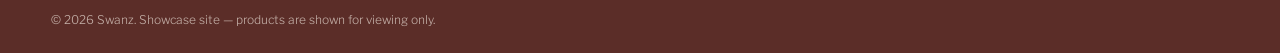
==== commit 91d9ad83: "Rebuild home page: banners, categories, best sellers, collection and story sections; add Shop page w" ====
--- a/index.html
+++ b/index.html
@@ -11,45 +11,57 @@
   <link rel="stylesheet" href="styles.css">
 </head>
 <body>
-
-  <p class="announce">Explore the new collection · Follow us on Instagram @swanz</p>
-
-  <header class="site-header">
-    <button class="menu-toggle" aria-label="Open menu" aria-expanded="false" aria-controls="nav">
-      <span></span><span></span>
-    </button>
-    <a href="#top" class="logo" aria-label="Swanz home">Swanz</a>
-    <nav id="nav" class="nav" aria-label="Primary">
-      <a href="#collection">Shop</a>
-      <a href="#categories">Categories</a>
-      <a href="#story">Our Story</a>
-      <a href="#instagram">Instagram</a>
-      <a href="#contact">Contact</a>
-    </nav>
-    <a class="header-cta" href="https://www.instagram.com/" target="_blank" rel="noopener">Follow</a>
-  </header>
-
   <main id="top">
 
-    <!-- HERO -->
-    <section class="hero">
-      <div class="hero-copy">
-        <p class="eyebrow">The Signature Edit</p>
-        <h1>Classic grace,<br>worn close.</h1>
-        <p class="lede">Quietly luxurious innerwear in warm pearl, dusty nude and deep cocoa — cut to feel as good as it looks.</p>
-        <div class="hero-actions">
-          <a class="btn" href="#collection">Explore the collection</a>
-          <a class="btn btn-ghost" href="#story">Our story</a>
+    <!-- HERO BANNERS -->
+    <section class="hero" aria-roledescription="carousel" aria-label="Featured">
+      <div class="slide is-active tone-pearl">
+        <div class="slide-copy">
+          <p class="eyebrow">The Signature Edit</p>
+          <h1>Classic grace,<br>worn close.</h1>
+          <p class="lede">Quietly luxurious innerwear in warm pearl, dusty nude and deep cocoa, cut to feel as good as it looks.</p>
+          <a class="btn" href="shop.html">Shop the collection</a>
+        </div>
+        <div class="arches">
+          <figure class="arch"><img src="assets/site/hero-1.jpg" alt="Swanz printed bra" fetchpriority="high"></figure>
+          <figure class="arch"><img src="assets/site/hero-2.jpg" alt="Swanz seamless bralette" fetchpriority="high"></figure>
+          <figure class="arch"><img src="assets/site/cat-panties.jpg" alt="Swanz boyshort panty"></figure>
         </div>
       </div>
-      <div class="hero-art">
-        <figure class="hero-panel p1"><img src="assets/site/hero-1.jpg" alt="Swanz printed collection" fetchpriority="high"></figure>
-        <figure class="hero-panel p2"><img src="assets/site/hero-2.jpg" alt="Swanz seamless bralette" fetchpriority="high"></figure>
-        <span class="hero-tag">The Collection</span>
+      <div class="slide tone-nude" aria-hidden="true">
+        <div class="slide-copy">
+          <p class="eyebrow">New · Printed Collection</p>
+          <h2 class="display">Prints with<br>a point of view.</h2>
+          <p class="lede">Florals, leaves and polka dots on supportive padded cups. Softly bold, never loud.</p>
+          <a class="btn" href="shop.html?cat=Printed" tabindex="-1">Explore prints</a>
+        </div>
+        <div class="arches">
+          <figure class="arch"><img src="assets/p/is-51754-midnight-floral-printed-bra/midnight-floral-2.jpg" alt="Midnight floral printed bra" loading="lazy"></figure>
+          <figure class="arch"><img src="assets/p/is-59925-blossom-printed-bra/blossom-2.jpg" alt="Blossom printed bra" loading="lazy"></figure>
+          <figure class="arch"><img src="assets/p/is-59927-sky-leaf-printed-bra/sky-leaf-2.jpg" alt="Sky leaf printed bra" loading="lazy"></figure>
+        </div>
+      </div>
+      <div class="slide tone-cocoa" aria-hidden="true">
+        <div class="slide-copy">
+          <p class="eyebrow">Everyday Essentials</p>
+          <h2 class="display">Your shade,<br>your softest layer.</h2>
+          <p class="lede">Wire-free comfort and smooth T-shirt cups in a range of true nudes.</p>
+          <a class="btn btn-light" href="shop.html?cat=Bras" tabindex="-1">Shop bras</a>
+        </div>
+        <div class="arches">
+          <figure class="arch"><img src="assets/p/everyday-wire-free-bra/skin-2.jpg" alt="Everyday wire-free bra" loading="lazy"></figure>
+          <figure class="arch"><img src="assets/p/classic-t-shirt-bra/skin-2.jpg" alt="Classic T-shirt bra" loading="lazy"></figure>
+          <figure class="arch"><img src="assets/p/smooth-contour-bra/skin-2.jpg" alt="Smooth contour bra" loading="lazy"></figure>
+        </div>
+      </div>
+      <div class="hero-dots" role="tablist" aria-label="Choose banner">
+        <button class="is-active" aria-label="Banner 1"></button>
+        <button aria-label="Banner 2"></button>
+        <button aria-label="Banner 3"></button>
       </div>
     </section>
 
-    <!-- ASSURANCES -->
+    <!-- PROMISES TICKER -->
     <div class="assure" aria-label="Brand promises">
       <ul class="assure-track">
         <li><strong>Skin-kind fabrics</strong><span>Soft, breathable, tested for all-day wear</span></li>
@@ -70,38 +82,69 @@
         <h2>Find your fit</h2>
       </header>
       <div class="cat-grid">
-        <a href="#collection" class="cat" data-filter="Bras"><img src="assets/site/cat-bras.jpg" alt="" loading="lazy"><span>Bras</span></a>
-        <a href="#collection" class="cat" data-filter="Bralettes"><img src="assets/site/cat-bralettes.jpg" alt="" loading="lazy"><span>Bralettes</span></a>
-        <a href="#collection" class="cat" data-filter="Printed"><img src="assets/site/cat-printed.jpg" alt="" loading="lazy"><span>Printed</span></a>
-        <a href="#collection" class="cat" data-filter="Panties"><img src="assets/site/cat-panties.jpg" alt="" loading="lazy"><span>Panties</span></a>
+        <a href="shop.html?cat=Bras" class="cat"><img src="assets/site/cat-bras.jpg" alt="" loading="lazy"><span>Bras</span></a>
+        <a href="shop.html?cat=Bralettes" class="cat"><img src="assets/site/cat-bralettes.jpg" alt="" loading="lazy"><span>Bralettes</span></a>
+        <a href="shop.html?cat=Printed" class="cat"><img src="assets/site/cat-printed.jpg" alt="" loading="lazy"><span>Printed</span></a>
+        <a href="shop.html?cat=Panties" class="cat"><img src="assets/site/cat-panties.jpg" alt="" loading="lazy"><span>Panties</span></a>
       </div>
     </section>
 
-    <!-- COLLECTION -->
-    <section class="section" id="collection">
+    <!-- BEST SELLERS -->
+    <section class="section section-tight" id="bestsellers">
       <header class="section-head">
-        <p class="eyebrow">The collection</p>
-        <h2>Our favourites</h2>
+        <p class="eyebrow">Most loved</p>
+        <h2>Best sellers</h2>
       </header>
-      <div class="filters" role="tablist" aria-label="Filter products">
-        <button class="chip is-active" data-filter="All">All</button>
-        <button class="chip" data-filter="Bras">Bras</button>
-        <button class="chip" data-filter="Bralettes">Bralettes</button>
-        <button class="chip" data-filter="Printed">Printed</button>
-        <button class="chip" data-filter="Panties">Panties</button>
-        </div>
-      <div class="product-grid" id="productGrid"></div>
+      <div class="product-grid four" id="bestGrid"></div>
+      <p class="center"><a class="btn btn-ghost" href="shop.html">View all products</a></p>
+    </section>
+
+    <!-- COLLECTION BANNER -->
+    <section class="banner banner-cocoa">
+      <div class="banner-copy">
+        <p class="eyebrow">The Printed Collection</p>
+        <h2>Ten prints.<br>One quiet statement.</h2>
+        <p>From midnight florals to sky-blue leaves: padded, supportive and made for everyday.</p>
+        <a class="btn btn-light" href="shop.html?cat=Printed">Explore the collection</a>
+      </div>
+      <div class="banner-mosaic">
+        <figure><img src="assets/p/is-51752-navy-polka-printed-bra/navy-polka-2.jpg" alt="Navy polka printed bra" loading="lazy"></figure>
+        <figure><img src="assets/p/is-59951-coral-bloom-printed-bra/coral-bloom-3.jpg" alt="Coral bloom printed bra" loading="lazy"></figure>
+        <figure><img src="assets/p/is-59953-blue-leaf-printed-bra/blue-leaf-2.jpg" alt="Blue leaf printed bra" loading="lazy"></figure>
+      </div>
     </section>
 
     <!-- STORY -->
     <section class="story" id="story">
-      <div class="story-art"><img src="assets/site/story.jpg" alt="Swanz" loading="lazy"></div>
+      <div class="story-art">
+        <figure><img src="assets/site/story.jpg" alt="Swanz" loading="lazy"></figure>
+        <figure><img src="assets/p/seamless-comfort-bralette/fawn-1.jpg" alt="Swanz bralette" loading="lazy"></figure>
+      </div>
       <div class="story-copy">
         <p class="eyebrow">Our story</p>
         <h2>Premium, without the performance.</h2>
-        <p>Swanz was made for women who prefer elegance that doesn't announce itself. Every piece is drawn in a restrained palette — pearl, nude, cocoa — and finished with the kind of detail you feel before you see.</p>
-        <p>This site is a window into the collection. To follow new drops and behind-the-scenes, find us on Instagram.</p>
-        <a class="btn" href="#instagram">See us on Instagram</a>
+        <p>Swanz was made for women who prefer elegance that doesn't announce itself. Every piece is drawn in a restrained palette of pearl, nude and cocoa, and finished with the kind of detail you feel before you see.</p>
+        <ul class="values">
+          <li><strong>Softness first</strong><span>Fabrics chosen for how they feel at hour twelve.</span></li>
+          <li><strong>Quiet colour</strong><span>Shades that sit beautifully under anything.</span></li>
+          <li><strong>Made to last</strong><span>Shape and comfort that survive the wash.</span></li>
+        </ul>
+        <a class="btn" href="shop.html">Discover the collection</a>
+      </div>
+    </section>
+
+    <!-- PANTY BANNER -->
+    <section class="banner banner-pearl">
+      <div class="flats">
+        <figure><img src="assets/site/flat-coral.jpg" alt="Coral boyshorts" loading="lazy"></figure>
+        <figure><img src="assets/site/flat-wine.jpg" alt="Wine boyshorts" loading="lazy"></figure>
+        <figure><img src="assets/site/flat-navy.jpg" alt="Navy boyshorts" loading="lazy"></figure>
+      </div>
+      <div class="banner-copy">
+        <p class="eyebrow">Panty Essentials</p>
+        <h2>Comfort, in threes.</h2>
+        <p>Soft stretch boyshorts with a no-ride leg, in six easy colours and sold as a pack of three.</p>
+        <a class="btn" href="shop.html?cat=Panties">Shop panties</a>
       </div>
     </section>
 
@@ -117,45 +160,8 @@
 
   </main>
 
-  <footer class="footer" id="contact">
-    <div class="footer-brand">
-      <a href="#top" class="logo">Swanz</a>
-      <p>Classic premium grace.</p>
-    </div>
-    <div>
-      <h3>Explore</h3>
-      <a href="#collection">Shop</a>
-      <a href="#categories">Categories</a>
-      <a href="#story">Our Story</a>
-    </div>
-    <div>
-      <h3>Connect</h3>
-      <a href="https://www.instagram.com/" target="_blank" rel="noopener">Instagram</a>
-      <a href="mailto:hello@swanz.example">hello@swanz.example</a>
-    </div>
-    <p class="legal">© <span id="yr"></span> Swanz. Showcase site — products are shown for viewing only.</p>
-  </footer>
-
-  <!-- QUICK VIEW -->
-  <div class="modal" id="modal" hidden>
-    <div class="modal-backdrop" data-close></div>
-    <article class="modal-card" role="dialog" aria-modal="true" aria-labelledby="mTitle">
-      <button class="modal-close" data-close aria-label="Close">&times;</button>
-      <div class="modal-media"><img id="mImg" alt=""><div class="thumbs" id="mThumbs"></div></div>
-      <div class="modal-body">
-        <p class="eyebrow" id="mCat"></p>
-        <h3 id="mTitle"></h3>
-        <p class="code" id="mCode"></p>
-        <p id="mDesc"></p>
-        <h4>Colour · <span id="mColor"></span></h4>
-        <div class="swatches" id="mSwatches"></div>
-        <ul class="details" id="mDetails"></ul>
-        <a class="btn" href="https://www.instagram.com/" target="_blank" rel="noopener">Enquire on Instagram</a>
-      </div>
-    </article>
-  </div>
-
   <script src="assets/data.js"></script>
-  <script src="script.js"></script>
+  <script src="shared.js"></script>
+  <script src="home.js"></script>
 </body>
 </html>
--- a/styles.css
+++ b/styles.css
@@ -14,7 +14,7 @@
 }
 
 *, *::before, *::after { box-sizing: border-box; }
-html { scroll-behavior: smooth; scroll-padding-top: 72px; }
+html { scroll-behavior: smooth; scroll-padding-top: 90px; }
 body {
   margin: 0; background: var(--bg); color: var(--cocoa);
   font-family: var(--sans); font-weight: 300; line-height: 1.65; font-size: 16px;
@@ -23,14 +23,17 @@
 img, svg { max-width: 100%; display: block; }
 html, body { overflow-x: hidden; }
 a { color: inherit; text-decoration: none; }
+figure { margin: 0; }
 h1, h2, h3 { font-family: var(--display); font-weight: 400; line-height: 1.12; margin: 0; letter-spacing: .01em; }
-h1 { font-size: clamp(2.6rem, 6.5vw, 5.4rem); }
-h2 { font-size: clamp(1.9rem, 3.6vw, 3rem); }
+h1 { font-size: clamp(2.6rem, 6.2vw, 5rem); }
+h2, .h2 { font-size: clamp(1.9rem, 3.6vw, 3rem); }
+.display { font-size: clamp(2.4rem, 5.6vw, 4.4rem); }
 h3 { font-size: 1.4rem; }
 h4 { font-family: var(--sans); font-weight: 500; font-size: .72rem; letter-spacing: .18em; text-transform: uppercase; margin: 1.4rem 0 .6rem; }
 p { margin: 0 0 1em; }
 .eyebrow { font-family: var(--sans); font-weight: 500; font-size: .72rem; letter-spacing: .24em; text-transform: uppercase; margin-bottom: 1rem; opacity: .75; }
 .center { text-align: center; margin-top: 2.5rem; }
+.muted { opacity: .65; font-size: .85rem; }
 
 :focus-visible { outline: 2px solid var(--cocoa); outline-offset: 3px; }
 
@@ -43,43 +46,62 @@
 .btn:hover { background: var(--cocoa-deep); }
 .btn-ghost { background: transparent; color: var(--cocoa); }
 .btn-ghost:hover { background: var(--cocoa); color: var(--bg); }
+.btn-light { background: var(--bg); color: var(--cocoa); border-color: var(--bg); }
+.btn-light:hover { background: var(--nude-soft); border-color: var(--nude-soft); }
 
 /* Announcement bar */
-.announce { margin: 0; padding: .55rem var(--gutter); background: var(--cocoa); color: var(--pearl); text-align: center; font-size: .7rem; letter-spacing: .18em; text-transform: uppercase; }
-
-/* Header — grid: menu | logo | cta (mobile); logo | nav | cta (desktop) */
+.announce { margin: 0; padding: .55rem var(--gutter); background: var(--cocoa); color: var(--pearl); text-align: center; font-size: .68rem; letter-spacing: .16em; text-transform: uppercase; }
+
+/* Header — mobile: menu | logo | link, nav is a drawer.
+   Desktop: search | logo | link on row 1, centred nav on row 2. */
 .site-header {
   position: sticky; top: 0; z-index: 50;
   display: grid; grid-template-columns: 1fr auto 1fr; align-items: center;
-  padding: .9rem var(--gutter); background: rgba(250, 247, 243, .94);
+  padding: .7rem var(--gutter) .8rem; background: rgba(250, 247, 243, .96);
   backdrop-filter: blur(8px); border-bottom: 1px solid var(--line);
 }
-.logo { font-family: var(--display); font-size: 1.9rem; letter-spacing: .28em; text-transform: uppercase; text-align: center; padding-left: .28em; }
+.logo { font-family: var(--display); font-size: 1.8rem; letter-spacing: .28em; text-transform: uppercase; text-align: center; padding-left: .28em; line-height: 1.2; }
 .menu-toggle { justify-self: start; width: 40px; height: 40px; background: none; border: 0; padding: 0; cursor: pointer; position: relative; }
 .menu-toggle span { position: absolute; left: 9px; right: 9px; height: 1px; background: var(--cocoa); transition: transform .25s, top .25s; }
 .menu-toggle span:first-child { top: 16px; } .menu-toggle span:last-child { top: 24px; }
 .menu-toggle[aria-expanded="true"] span:first-child { top: 20px; transform: rotate(45deg); }
 .menu-toggle[aria-expanded="true"] span:last-child { top: 20px; transform: rotate(-45deg); }
-.header-cta { justify-self: end; font-size: .72rem; letter-spacing: .2em; text-transform: uppercase; font-weight: 500; border-bottom: 1px solid var(--cocoa); padding-bottom: 2px; }
+.head-search { display: none; }
+.header-cta { justify-self: end; font-size: .68rem; letter-spacing: .18em; text-transform: uppercase; font-weight: 500; border-bottom: 1px solid var(--cocoa); padding-bottom: 2px; }
+.search { display: flex; align-items: center; gap: .6rem; border: 1px solid var(--cocoa); border-radius: 99px; padding: .5rem 1rem; background: var(--bg); }
+.search input { flex: 1; min-width: 0; border: 0; outline: 0; background: none; font: inherit; font-size: .9rem; color: var(--cocoa); }
+.search input::placeholder { color: var(--cocoa); opacity: .55; }
+.search input::-webkit-search-cancel-button { display: none; }
 .nav {
   position: absolute; top: 100%; left: 0; right: 0; background: var(--bg);
-  display: none; grid-auto-flow: row; border-bottom: 1px solid var(--line);
+  display: none; grid-auto-flow: row; border-bottom: 1px solid var(--line); max-height: 80vh; overflow: auto;
 }
 .nav.open { display: grid; }
+.nav-search { padding: 1rem var(--gutter); }
 .nav a { padding: 1rem var(--gutter); border-top: 1px solid var(--line); font-size: .8rem; letter-spacing: .18em; text-transform: uppercase; }
 
-/* Hero */
-.hero { display: grid; grid-template-columns: 1fr; max-width: var(--maxw); margin: 0 auto; }
-.hero-copy { padding: 3rem var(--gutter); display: grid; align-content: center; gap: 0; }
-.lede { max-width: 34ch; font-size: 1.05rem; margin: 1.5rem 0 2rem; }
-.hero-actions { display: grid; grid-auto-flow: row; gap: .8rem; justify-items: start; }
-.hero-art { position: relative; display: grid; grid-template-columns: 1.2fr 1fr; gap: 12px; padding: 0 var(--gutter) 2.5rem; align-items: start; }
-.hero-panel { margin: 0; position: relative; overflow: hidden; background: var(--pearl); aspect-ratio: 3 / 4; }
-.hero-panel.p2 { margin-top: 3rem; }
-.hero-panel img, .cat img, .story-art img, .insta img { width: 100%; height: 100%; object-fit: cover; }
-.hero-tag { position: absolute; left: calc(var(--gutter) + 14px); bottom: calc(2.5rem + 14px); z-index: 2; font-family: var(--display); color: var(--bg); letter-spacing: .2em; text-transform: uppercase; font-size: .78rem; text-shadow: 0 1px 8px rgba(63,30,26,.6); }
-
-/* Assurances — a ticker: promises float past one by one */
+/* Hero banners */
+.hero { position: relative; display: grid; }
+.slide {
+  grid-area: 1 / 1; display: grid; grid-template-columns: 1fr; align-items: center; gap: 1.5rem;
+  padding: 2.5rem max(var(--gutter), calc((100% - var(--maxw)) / 2 + var(--gutter))) 4.2rem;
+  opacity: 0; visibility: hidden; transition: opacity .9s, visibility .9s;
+}
+.slide.is-active { opacity: 1; visibility: visible; }
+.tone-pearl { background: linear-gradient(120deg, var(--pearl) 0%, var(--bg) 70%); }
+.tone-nude { background: linear-gradient(120deg, var(--nude-soft) 0%, var(--nude) 100%); }
+.tone-cocoa { background: linear-gradient(120deg, var(--cocoa) 0%, var(--cocoa-deep) 100%); color: var(--pearl); }
+.lede { max-width: 36ch; font-size: 1.05rem; margin: 1.3rem 0 1.8rem; }
+.arches { display: grid; grid-template-columns: repeat(3, 1fr); gap: 10px; align-items: end; }
+.arch { overflow: hidden; border-radius: 999px 999px 0 0; background: var(--pearl); aspect-ratio: 3 / 4.4; }
+.arch:nth-child(2) { aspect-ratio: 3 / 5.4; }
+.arch img, .cat img, .story-art img, .insta img, .banner figure img { width: 100%; height: 100%; object-fit: cover; }
+.hero-dots { position: absolute; left: 0; right: 0; bottom: 1.2rem; display: flex; justify-content: center; gap: .6rem; z-index: 3; }
+.hero-dots button { width: 28px; height: 3px; padding: 0; border: 0; background: currentColor; opacity: .25; cursor: pointer; transition: opacity .3s; }
+.hero-dots button.is-active { opacity: .9; }
+.hero:has(.tone-cocoa.is-active) .hero-dots { color: var(--pearl); }
+
+/* Promises ticker */
 .assure { overflow: hidden; background: var(--pearl); border-block: 1px solid var(--line); }
 .assure-track { list-style: none; margin: 0; padding: 0; display: flex; width: max-content; animation: ticker 36s linear infinite; }
 .assure:hover .assure-track { animation-play-state: paused; }
@@ -90,26 +112,28 @@
 @keyframes ticker { to { transform: translateX(-50%); } }
 
 /* Sections */
-.section { max-width: var(--maxw); margin: 0 auto; padding: 3rem var(--gutter); }
-@media (min-width: 700px) { .section { padding: 5rem var(--gutter); } }
+.section { max-width: var(--maxw); margin: 0 auto; padding: 3.2rem var(--gutter); }
+.section-tight { padding-top: 0; }
 .section-head { text-align: center; margin-bottom: 2.5rem; }
 
 /* Category grid */
 .cat-grid { display: grid; grid-template-columns: 1fr 1fr; gap: 12px; }
-.cat { position: relative; aspect-ratio: 3 / 4; display: grid; align-items: end; padding: 1rem; overflow: hidden; background: var(--pearl); }
+.cat { position: relative; aspect-ratio: 3 / 4; display: grid; align-items: end; padding: 1rem; overflow: hidden; background: var(--pearl); border-radius: 999px 999px 0 0; justify-items: center; }
 .cat img { position: absolute; inset: 0; transition: transform .6s; }
-.cat span { position: relative; z-index: 2; font-family: var(--display); font-size: 1.3rem; color: #fff; letter-spacing: .06em; }
-.cat::after { content: ""; position: absolute; inset: 0; background: linear-gradient(to top, rgba(63,30,26,.6), transparent 55%); }
+.cat span { position: relative; z-index: 2; font-family: var(--display); font-size: 1.3rem; color: #fff; letter-spacing: .06em; padding-bottom: .6rem; }
+.cat::after { content: ""; position: absolute; inset: 0; background: linear-gradient(to top, rgba(63,30,26,.6), transparent 50%); }
 .cat:hover img { transform: scale(1.05); }
 
 /* Filters */
-.filters { display: flex; flex-wrap: wrap; justify-content: center; gap: .6rem; margin-bottom: 2.5rem; }
+.shop-head { text-align: center; }
+.filters { display: flex; flex-wrap: wrap; justify-content: center; gap: .6rem; margin: 1.5rem 0 2.5rem; }
 .chip { background: none; border: 1px solid var(--line); color: var(--cocoa); padding: .55rem 1.3rem; font: 500 .72rem var(--sans); letter-spacing: .18em; text-transform: uppercase; cursor: pointer; transition: all .2s; }
 .chip:hover { border-color: var(--cocoa); }
 .chip.is-active { background: var(--cocoa); color: var(--bg); border-color: var(--cocoa); }
+.empty { grid-column: 1 / -1; padding: 3rem 0; }
 
 /* Product grid */
-.product-grid { display: grid; grid-template-columns: repeat(2, 1fr); gap: 28px 12px; }
+.product-grid { display: grid; grid-template-columns: repeat(2, 1fr); gap: 28px 12px; text-align: left; }
 .card { background: none; border: 0; padding: 0; text-align: left; color: inherit; font: inherit; cursor: pointer; display: grid; gap: .9rem; align-content: start; }
 .card-media { position: relative; aspect-ratio: 3 / 4; overflow: hidden; background: var(--pearl); }
 .card-media img { position: absolute; inset: 0; width: 100%; height: 100%; object-fit: cover; transition: opacity .5s, transform .6s; }
@@ -120,27 +144,44 @@
 .card-info { display: grid; gap: .15rem; }
 .card-cat { font-size: .66rem; letter-spacing: .2em; text-transform: uppercase; opacity: .65; }
 .card-name { font-family: var(--display); font-size: 1.1rem; line-height: 1.25; }
-.price { font-weight: 500; }
 .dots { display: flex; gap: 6px; margin-top: .3rem; }
 .dot { width: 12px; height: 12px; border-radius: 50%; border: 1px solid var(--line); }
 
+/* Banners */
+.banner { display: grid; grid-template-columns: 1fr; align-items: center; gap: 2rem; padding: 3rem max(var(--gutter), calc((100% - var(--maxw)) / 2 + var(--gutter))); }
+.banner-cocoa { background: linear-gradient(120deg, var(--cocoa), var(--cocoa-deep)); color: var(--pearl); }
+.banner-pearl { background: linear-gradient(120deg, var(--pearl), var(--nude-soft)); }
+.banner-copy p { max-width: 38ch; }
+.banner-copy h2 { margin-bottom: 1.2rem; }
+.banner-mosaic { display: grid; grid-template-columns: repeat(3, 1fr); gap: 10px; align-items: start; }
+.banner-mosaic figure { aspect-ratio: 3 / 4.6; overflow: hidden; border-radius: 999px 999px 0 0; }
+.banner-mosaic figure:nth-child(2) { margin-top: 2.2rem; }
+.flats { display: grid; grid-template-columns: repeat(3, 1fr); gap: 10px; align-items: end; }
+.flats figure { aspect-ratio: 3 / 4; overflow: hidden; box-shadow: 0 14px 30px rgba(91,45,40,.18); }
+.flats figure:nth-child(2) { margin-bottom: 1.6rem; }
+
 /* Story */
-.story { display: grid; grid-template-columns: 1fr; background: var(--pearl); overflow: hidden; }
-.story-art { aspect-ratio: 4 / 5; max-height: 640px; overflow: hidden; width: 100%; }
-.story-copy { padding: 3.5rem var(--gutter); display: grid; align-content: center; justify-items: start; max-width: 620px; }
-.story-copy h2 { margin-bottom: 1.4rem; }
+.story { display: grid; grid-template-columns: 1fr; gap: 2rem; padding: 3.2rem max(var(--gutter), calc((100% - var(--maxw)) / 2 + var(--gutter))); align-items: center; }
+.story-art { display: grid; grid-template-columns: 1.1fr 1fr; gap: 12px; align-items: start; }
+.story-art figure { overflow: hidden; border-radius: 999px 999px 0 0; aspect-ratio: 3 / 4.6; background: var(--pearl); }
+.story-art figure:nth-child(2) { margin-top: 3rem; }
+.story-copy h2 { margin-bottom: 1.2rem; }
+.story-copy p { max-width: 46ch; }
+.values { list-style: none; padding: 0; margin: 1.6rem 0 2rem; display: grid; border-top: 1px solid var(--line); }
+.values li { display: grid; gap: .1rem; padding: .9rem 0; border-bottom: 1px solid var(--line); }
+.values strong { font-family: var(--display); font-weight: 400; font-size: 1.1rem; }
+.values span { font-size: .88rem; opacity: .8; }
 
 /* Instagram */
 .insta-grid { display: grid; grid-template-columns: repeat(3, 1fr); gap: 6px; }
 .insta { position: relative; aspect-ratio: 1; overflow: hidden; background: var(--pearl); }
 .insta::after { content: "♡"; position: absolute; inset: 0; display: grid; place-items: center; background: rgba(91,45,40,.5); color: var(--bg); font-size: 1.6rem; opacity: 0; transition: opacity .3s; }
 .insta:hover::after { opacity: 1; }
-.insta:nth-child(n+7) { display: none; }
 
 /* Footer */
-.footer { background: var(--cocoa); color: var(--pearl); padding: 3.5rem var(--gutter) 1.5rem; display: grid; grid-template-columns: 1fr 1fr; gap: 2.5rem 1.5rem; }
+.footer { background: var(--cocoa); color: var(--pearl); padding: 3.5rem var(--gutter) 1.5rem; display: grid; grid-template-columns: 1fr 1fr; gap: 2.5rem 1.5rem; margin-top: 3rem; }
 .footer-brand { grid-column: 1 / -1; }
-.footer .logo { text-align: left; padding: 0; font-size: 1.7rem; }
+.footer .logo { display: block; text-align: left; padding: 0; font-size: 1.7rem; }
 .footer h3 { font-family: var(--sans); font-size: .7rem; letter-spacing: .22em; text-transform: uppercase; font-weight: 500; margin-bottom: 1rem; opacity: .7; }
 .footer a:not(.logo) { display: block; padding: .2rem 0; opacity: .9; }
 .footer a:hover { opacity: 1; text-decoration: underline; }
@@ -161,41 +202,46 @@
 .code { font-size: .78rem; letter-spacing: .12em; text-transform: uppercase; opacity: .65; }
 .modal-body { padding: 1.8rem var(--gutter) 2rem; }
 .modal-body h3 { font-size: 1.8rem; margin-bottom: .4rem; }
-.swatches, .sizes { display: flex; flex-wrap: wrap; gap: .5rem; }
+.swatches { display: flex; flex-wrap: wrap; gap: .5rem; }
 .swatch { background: none; color: var(--cocoa); font-family: var(--sans); cursor: pointer; display: inline-flex; align-items: center; gap: .5rem; font-size: .8rem; padding: .35rem .8rem .35rem .4rem; border: 1px solid var(--line); border-radius: 99px; }
 .swatch i { width: 18px; height: 18px; border-radius: 50%; border: 1px solid var(--line); }
 .swatch.is-active { border-color: var(--cocoa); background: var(--pearl); }
-.size { min-width: 44px; text-align: center; padding: .4rem .6rem; border: 1px solid var(--line); font-size: .8rem; }
 .details { list-style: none; padding: 0; margin: 1.4rem 0 1.8rem; display: grid; gap: .4rem; font-size: .88rem; }
 .details li::before { content: "—"; margin-right: .6rem; opacity: .5; }
 
-/* ≥ 700px */
+/* ≥ 700px — tablet */
 @media (min-width: 700px) {
+  .section { padding: 5rem var(--gutter); }
+  .section-tight { padding-top: 0; }
   .cat-grid { grid-template-columns: repeat(4, 1fr); gap: 16px; }
   .product-grid { grid-template-columns: repeat(3, 1fr); gap: 40px 20px; }
   .footer { grid-template-columns: 2fr 1fr 1fr; }
   .footer-brand { grid-column: auto; }
   .insta-grid { grid-template-columns: repeat(6, 1fr); gap: 10px; }
-  .insta:nth-child(n+7) { display: grid; }
   .modal-card { grid-template-columns: 1fr 1fr; }
-  .modal-media > img { max-height: none; aspect-ratio: 3 / 4; }
-}
-
-/* ≥ 1000px — desktop header and hero */
+  .modal-media > img { max-height: none; }
+  .banner { padding-block: 4.5rem; }
+  .story { padding-block: 5rem; }
+}
+
+/* ≥ 1000px — desktop */
 @media (min-width: 1000px) {
-  .site-header { grid-template-columns: auto 1fr auto; column-gap: 3rem; }
+  .site-header { grid-template-columns: 1fr auto 1fr; row-gap: .6rem; padding-top: .9rem; }
   .menu-toggle { display: none; }
-  .logo { text-align: left; padding: 0; }
-  .nav { position: static; display: grid; grid-auto-flow: column; justify-content: center; gap: 2.5rem; border: 0; background: none; }
-  .nav a { padding: 0; border: 0; font-size: .74rem; position: relative; }
-  .nav a::after { content: ""; position: absolute; left: 0; right: 0; bottom: -4px; height: 1px; background: var(--cocoa); transform: scaleX(0); transition: transform .25s; }
+  .head-search { display: block; max-width: 270px; }
+  .logo { grid-column: 2; }
+  .header-cta { grid-column: 3; }
+  .nav { grid-column: 1 / -1; grid-row: 2; position: static; display: grid; grid-auto-flow: column; justify-content: center; gap: 2.6rem; border: 0; background: none; overflow: visible; }
+  .nav-search { display: none; }
+  .nav a { padding: .2rem 0; border: 0; font-size: .74rem; position: relative; }
+  .nav a::after { content: ""; position: absolute; left: 0; right: 0; bottom: -2px; height: 1px; background: var(--cocoa); transform: scaleX(0); transition: transform .25s; }
   .nav a:hover::after { transform: scaleX(1); }
-  .hero { grid-template-columns: 1fr 1.1fr; min-height: 640px; align-items: center; }
-  .hero-copy { padding: 4rem var(--gutter); }
-  .hero-actions { grid-auto-flow: column; justify-content: start; }
-  .hero-art { padding: 2rem var(--gutter) 2rem 0; }
-  .story { grid-template-columns: 1fr 1fr; }
-  .story-copy { padding: 5rem var(--gutter); justify-self: center; }
+  .slide { grid-template-columns: 1fr 1.15fr; gap: 3rem; padding-block: 3.5rem 4.5rem; min-height: 620px; }
+  .arches { gap: 14px; }
+  .product-grid.four { grid-template-columns: repeat(4, 1fr); }
+  .banner { grid-template-columns: 1fr 1fr; gap: 4rem; }
+  .banner-pearl .flats { order: -1; }
+  .story { grid-template-columns: 1fr 1fr; gap: 5rem; }
 }
 
 @media (prefers-reduced-motion: reduce) {
